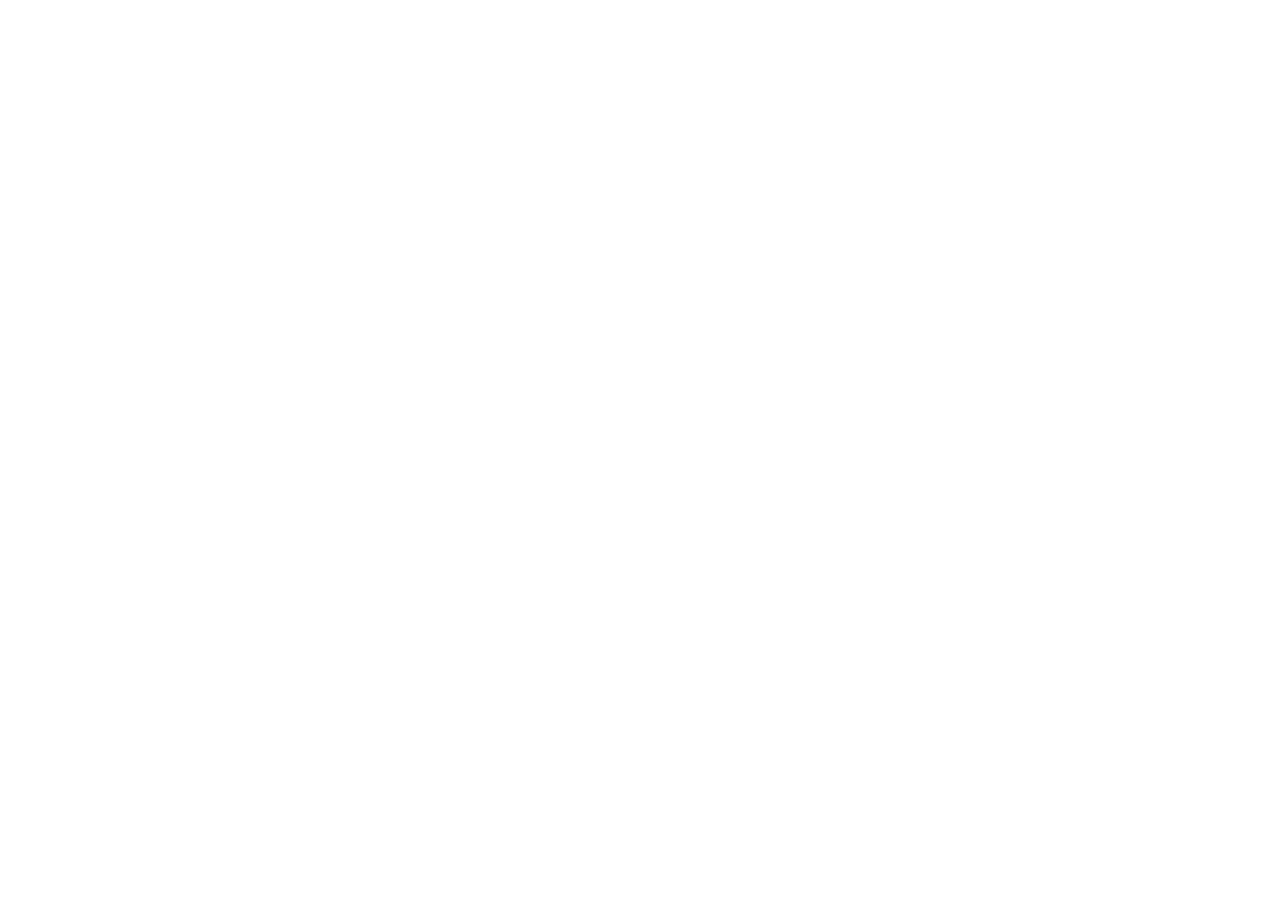
==== index.html @ 427d995d "Add files via upload" ====
<!doctype html>
<html lang="nl">
	
<head>
	<meta charset="UTF-8">
	<meta name="author" content="jouw naam">
	<meta name="viewport" content="width=device-width, initial-scale=1">
	
	<title>Naam van je site en/of pagina</title>
	
	<link href="styles/style.css" rel="stylesheet">
</head>

<body>

	<script src="scripts/script.js"></script>
</body>
	
</html>
---- styles/style.css ----
/* CSS Document */
*, *::after, *::before {
  box-sizing:border-box;  
}
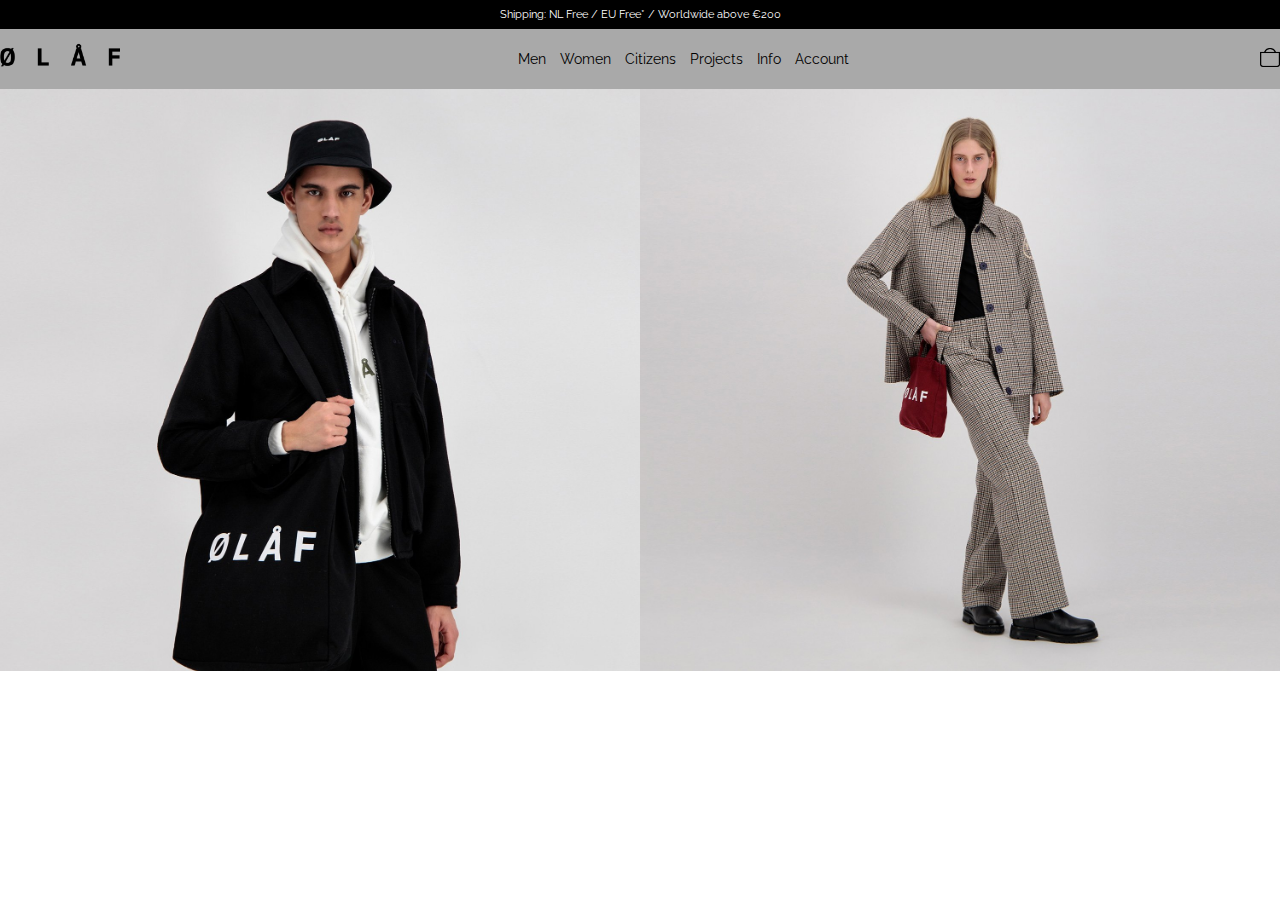
==== commit e473275f: "Add files via upload" ====
--- a/index.html
+++ b/index.html
@@ -1,17 +1,73 @@
 <!doctype html>
-<html lang="nl">
+<html lang="en">
 	
 <head>
 	<meta charset="UTF-8">
-	<meta name="author" content="jouw naam">
+	<meta name="author" content="Dave van den Broek">
 	<meta name="viewport" content="width=device-width, initial-scale=1">
-	
-	<title>Naam van je site en/of pagina</title>
+	<link href="https://fonts.googleapis.com/css2?family=Raleway&display=swap" rel="stylesheet">	
+	<title>OLAF (by Dave)</title>
 	
 	<link href="styles/style.css" rel="stylesheet">
 </head>
 
 <body>
+	<header>
+		<section>
+			<p>Shipping: NL Free / EU Free* / Worldwide above &euro;200</p>
+		</section>
+
+		<nav>
+			<a href="index.html"><img src="images/contents/Logo.png" alt="navigate to homepage"></a>
+			<ul>
+				<li>
+					<a href="error.html">Men</a>
+				</li>
+				<li>
+					<a href="error.html">Women</a>
+				</li>
+				<li>
+					<a href="error.html">Citizens</a>
+				</li>
+				<li>
+					<a href="error.html">Projects</a>
+				</li>
+
+				<li><a href="error.html">Info</a></li>
+				<li><a href="error.html">Account</a></li>
+
+			</ul>
+			<!-- DIT KAN/MOET NOG MISSCHIEN IN VERSCHILLENDE UL's MET CLASSES -->
+
+
+			<!-- <ul>
+				<li><a href="error.html">Info</a></li>
+				<li><a href="error.html">Cart</a></li>
+			</ul> -->
+
+			<button><a href="error.html"><img src="images/contents/icon_cart.png" alt="Shopping Cart"></a></button>
+			<button><img src="images/contents/icon_menu.png" alt="Menu"></button>
+		</nav>
+	</header>
+
+
+	<main>
+		<section>
+			<a href="error.html"><img src="images/contents/Banner_Men.jpg" alt="Men's clothing collection"></a>
+			<a href="error.html"><img src="images/contents/Banner_Women.jpg" alt="Women's clothing collection"></a>
+		</section>
+
+		<section></section>
+
+		<section></section>
+
+		<section></section>
+	</main>
+
+
+	<footer>
+
+	</footer>
 
 	<script src="scripts/script.js"></script>
 </body>
--- a/styles/style.css
+++ b/styles/style.css
@@ -1,5 +1,178 @@
 /* CSS Document */
 *, *::after, *::before {
   box-sizing:border-box;  
+  margin: 0;
+  padding: 0;
 }
 
+/****************************>>> HEADER <<<******************************/
+
+header section:first-of-type {
+  font-family: 'Raleway', sans-serif;
+  font-size: 11px;
+  color: white;
+  display: flex;
+  justify-content: center;
+  background-color: black;
+  padding: 8px;
+}
+
+nav {
+  display: flex;
+  justify-content: space-between;
+  /* flex-direction: row-reverse; */
+  background-color: darkgray;
+  align-items: center;
+  height: 60px;
+}
+
+nav ul {
+  display: flex;
+  /* justify-content: space-evenly; */
+  /* width: 50%; */
+  list-style: none;
+}
+
+nav ul a {
+  color: black;
+  text-decoration: none;
+  font-family: 'Raleway', sans-serif;
+  font-size: 14px;
+  padding-right: 14px;
+}
+
+nav a:first-of-type img {
+  max-width: 120px;
+  /* padding: 0 10px 0 10px; */
+  
+}
+
+nav button {
+  background: transparent;
+  border: none;
+  outline: none;
+}
+nav button:focus {
+  /* background-color: blue; DIT MOET IK NOG FIXEN kan ook voor lin kjes */
+}
+
+nav button a img {
+  width: 20px;
+  height: 19px;
+}
+nav button img {
+  width: 20px;
+  height: 19px;
+}
+
+nav button:last-of-type {
+  order: -1;
+  display: none;
+}
+
+
+
+
+
+/****** VOOR DE 2 VERSCHILLENDE UL's *******/
+
+/* nav ul:first-of-type {
+  order: 1;
+}
+nav ul:last-of-type {
+  order: 3;
+}
+nav a:first-of-type {
+  order: 2;
+}
+nav button:first-of-type {
+  order: 4;
+}
+nav button:last-of-type {
+  display: none;
+  order: -1;
+} */
+
+
+@media screen and (max-width: 798px) {
+  body {
+    overflow-x: hidden;
+  }
+  nav ul {
+    position: absolute;
+    left: 0px;
+    top: 89px;
+    height: calc(100vh - 89px);
+    background-color: black;
+    display: flex;
+    flex-direction: column;
+    padding-top: 20px;
+    width: 65%;
+    transform: translateX(-70vw);
+    transition: 0.3s ease-out;
+  }
+
+
+
+  nav ul li a {
+    color: white;
+    opacity: 0%;
+    transition: 3s; /***>>>>>> WERKT NOG NIET <<<<***/
+  }
+  
+  nav button:last-of-type {
+    display: block;
+  }
+  
+}
+
+
+
+
+nav ul.zichtbaar {
+  transform: translateX(0);
+
+}
+nav ul li a {
+  opacity: 100%;
+}
+
+
+
+
+
+
+
+
+
+
+
+
+
+/****************************>>> HEADER END <<<******************************/
+
+/* main section:first-of-type {
+  background-image: url("//images/contents/Banner_Men.jpg");
+  width: 50%;
+} */
+
+/* background-image: url("//images/contents/Banner_Women.jpg"); */
+
+
+
+
+
+/****************************>>> MAIN <<<******************************/
+
+main section:first-of-type img{
+  width: 100%;
+  display: block;
+}
+main section:first-of-type {
+  display: flex;
+}
+
+
+
+
+/****************************>>> MAIN END <<<******************************/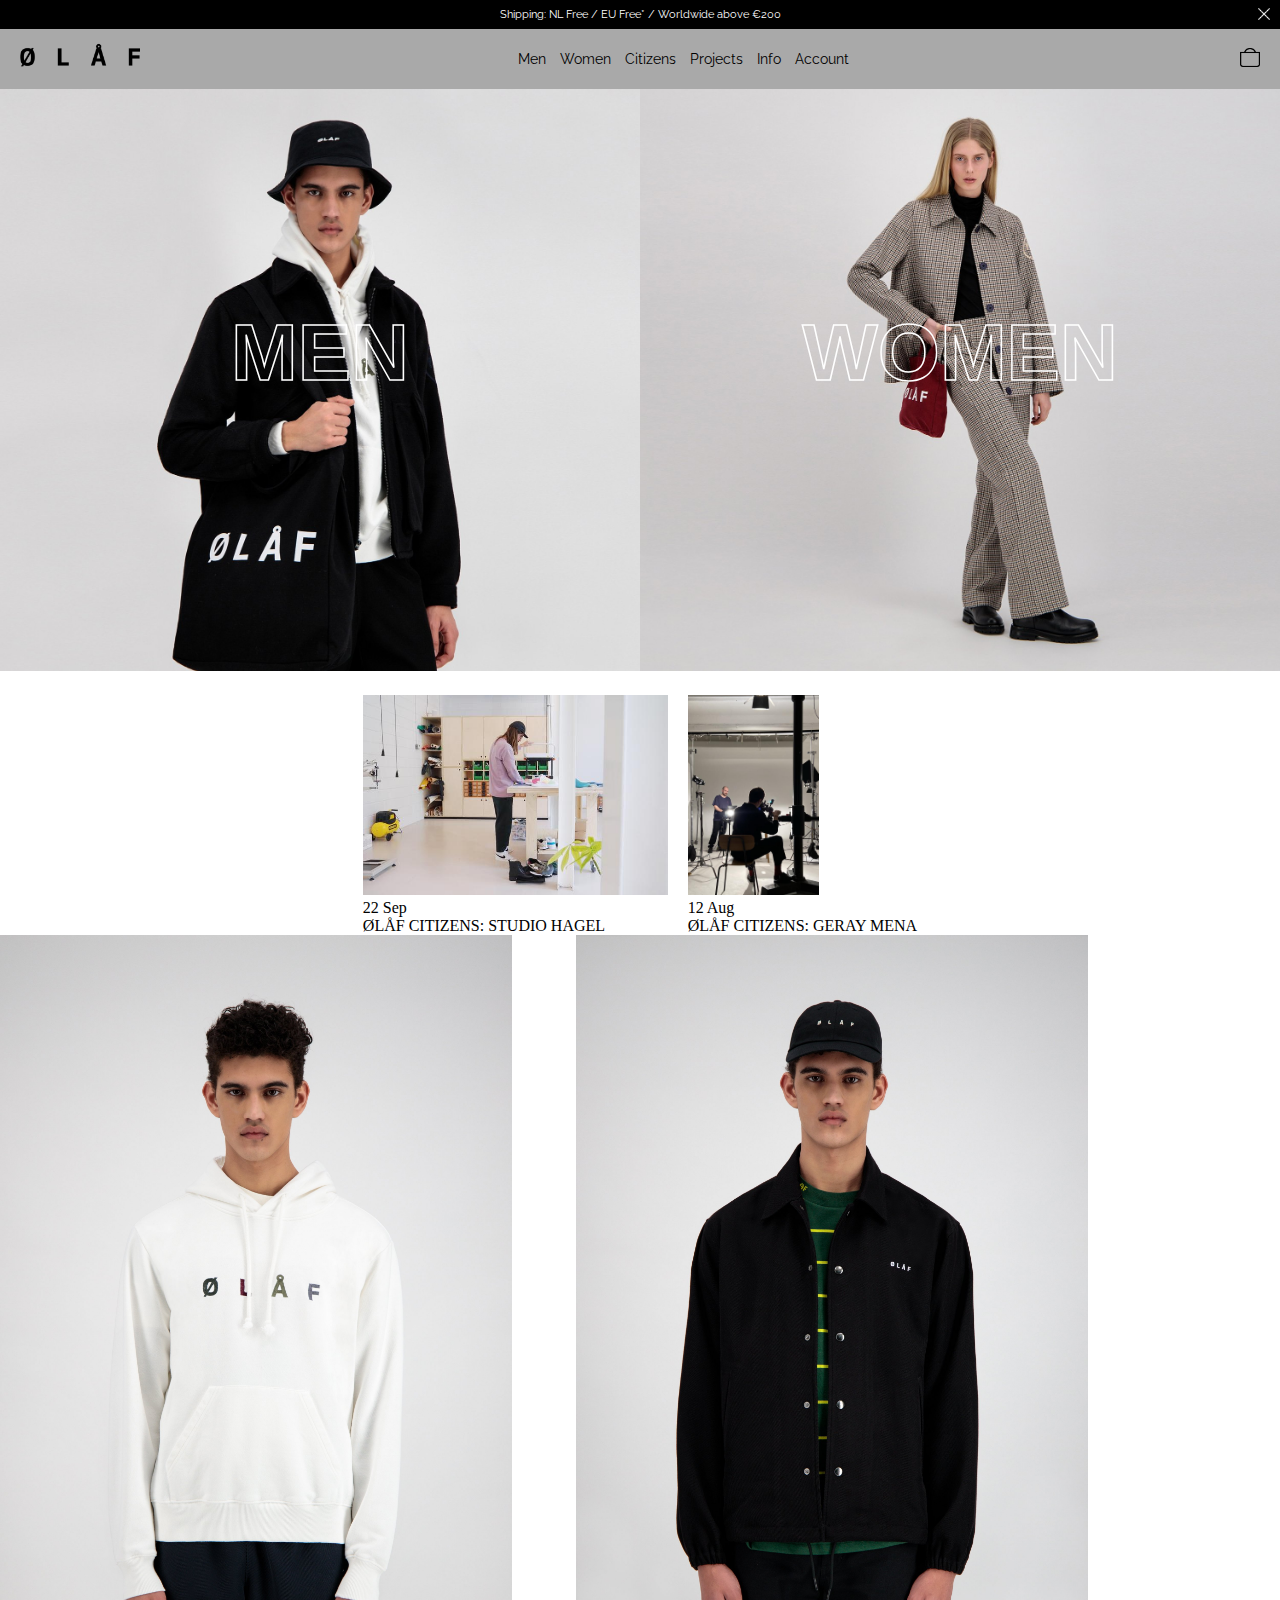
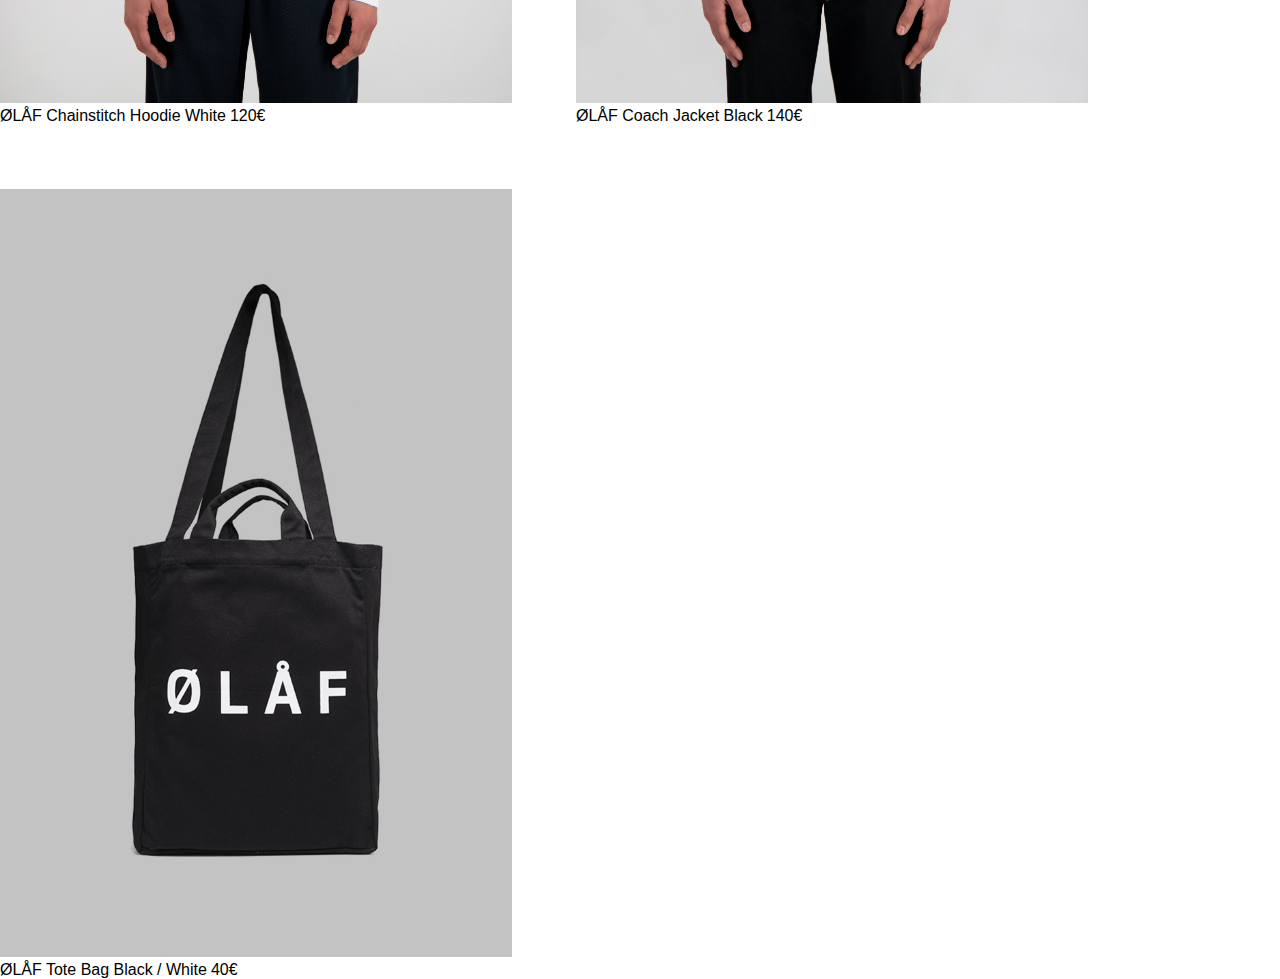
==== commit 12c33f71: "Add files via upload" ====
--- a/index.html
+++ b/index.html
@@ -15,6 +15,7 @@
 	<header>
 		<section>
 			<p>Shipping: NL Free / EU Free* / Worldwide above &euro;200</p>
+			<button><img src="images/contents/icon_close.png" alt="hide shipping information"></button>
 		</section>
 
 		<nav>
@@ -52,16 +53,51 @@
 
 
 	<main>
-		<section>
-			<a href="error.html"><img src="images/contents/Banner_Men.jpg" alt="Men's clothing collection"></a>
-			<a href="error.html"><img src="images/contents/Banner_Women.jpg" alt="Women's clothing collection"></a>
+		<nav>
+			<section>
+				<a href="error.html"><img src="images/contents/Banner_Men.jpg" alt="Men's clothing collection"></a>
+				<a href="error.html"><h1>Men</h1></a>
+			</section>
+			<section>
+				<a href="error.html"><img src="images/contents/Banner_Women.jpg" alt="Women's clothing collection"></a>
+				<a href="error.html"><h1>Women</h1></a>
+			</section>
+		</nav>
+
+		<section class="citizens">
+			<div><a href="citizens.html"><img src="images/contents/olaf_citizens1.jpg" alt="OLAF Citizens: Studio Hagel"></a>
+				<p>22 Sep</p>
+				<p>ØLÅF CITIZENS: STUDIO HAGEL</p>
+			</div>
+			<div>
+				<a href="citizens.html"><img src="images/contents/olaf_citizens2.jpg" alt="OLAF Citizens: Geray Mena"></a>
+				<p>12 Aug</p>
+				<p>ØLÅF CITIZENS: GERAY MENA</p>
+			</div>
 		</section>
 
-		<section></section>
 
-		<section></section>
-
-		<section></section>
+		
+	
+	<div class="grid">
+		<section class=items>
+			<a href="item1.html"><img src="images/contents/item1.1.jpg" alt="Chainstitch Hoodie"></a>
+			<a href="item1.html">ØLÅF Chainstitch Hoodie White</a>
+			<a href="item1.html">120&euro;</a>
+		</section>
+		<section class=items>
+			<a href="item2.html"><img src="images/contents/item2.1.jpg" alt="Coach Jacket"></a>
+			<a href="item2.html">ØLÅF Coach Jacket Black</a>
+			<a href="item2.html">140&euro;</a>
+		</section>
+		<section class=items>
+			<a href="item3.html"><img src="images/contents/item3.1.jpg" alt="Tote Bag"></a>
+			<a href="item3.html">ØLÅF Tote Bag Black / White</a>
+			<a href="item3.html">40&euro;</a>
+		</section>
+	</div>
+		
+		
 	</main>
 
 
--- a/styles/style.css
+++ b/styles/style.css
@@ -5,7 +5,15 @@
   padding: 0;
 }
 
+
+
 /****************************>>> HEADER <<<******************************/
+
+header {
+  position: sticky;
+  top: 0;
+  z-index: 100; /* zodat de header boven aan ligt */
+}
 
 header section:first-of-type {
   font-family: 'Raleway', sans-serif;
@@ -15,25 +23,47 @@
   justify-content: center;
   background-color: black;
   padding: 8px;
-}
-
-nav {
+  /* display: relative; */
+}
+
+header section:first-of-type button img {
+  height: 12px;
+  width: auto;
+  /* display: absolute; */
+  /* right: 0px; */
+  /* display: none; */
+}
+header section:first-of-type button {
+  background: transparent;
+  border: none;
+  outline: none;
+  justify-content: end;
+  position: fixed;
+  right: 10px;
+}
+
+header section:first-of-type.ontzichtbaar {
+  display: none;
+}
+
+header nav {
   display: flex;
   justify-content: space-between;
   /* flex-direction: row-reverse; */
   background-color: darkgray;
   align-items: center;
   height: 60px;
-}
-
-nav ul {
+  padding: 0 20px 0 20px;
+}
+
+header nav ul {
   display: flex;
   /* justify-content: space-evenly; */
   /* width: 50%; */
   list-style: none;
 }
 
-nav ul a {
+header nav ul a {
   color: black;
   text-decoration: none;
   font-family: 'Raleway', sans-serif;
@@ -41,26 +71,26 @@
   padding-right: 14px;
 }
 
-nav a:first-of-type img {
+header nav a:first-of-type img {
   max-width: 120px;
   /* padding: 0 10px 0 10px; */
   
 }
 
-nav button {
+header nav button {
   background: transparent;
   border: none;
   outline: none;
 }
-nav button:focus {
+header nav button:focus {
   /* background-color: blue; DIT MOET IK NOG FIXEN kan ook voor lin kjes */
 }
 
-nav button a img {
+header nav button a img {
   width: 20px;
   height: 19px;
 }
-nav button img {
+header nav button img {
   width: 20px;
   height: 19px;
 }
@@ -164,14 +194,139 @@
 
 /****************************>>> MAIN <<<******************************/
 
-main section:first-of-type img{
+
+main {
+  overflow-x: hidden;
+}
+
+main nav img{
   width: 100%;
-  display: block;
-}
-main section:first-of-type {
-  display: flex;
-}
-
+}
+main nav {
+  display: flex;
+  position: relative;
+  
+}
+main nav section {
+  max-width: 50vw;
+  position: relative;
+}
+
+
+main nav section:first-of-type h1{
+  position: absolute;
+  top: 45%;
+  left: 50%;
+  transform:translate(-50%,-50%);
+
+  text-decoration: none;
+  -webkit-text-stroke: 1.5px white;
+  -webkit-text-fill-color: transparent;
+  font-size: 3.5em;
+  text-transform:uppercase;
+  font-family: sans-serif;
+}
+main nav section:last-of-type h1{
+  position: absolute;
+  top: 45%;
+  left: 50%;
+  transform:translate(-50%,-50%) scaleX(.7);
+/* 
+kijk ik hiernaar @media 
+intersection observer JAVA gedoe, als snapt ez 
+https://developer.mozilla.org/en-US/docs/Web/API/Intersection_Observer_API 
+*/
+
+
+  text-decoration: none;
+  -webkit-text-stroke: 1.5px white;
+  -webkit-text-fill-color: transparent;
+  font-size: 3.5em;
+  text-transform:uppercase;
+  font-family: sans-serif;
+}
+main nav section:last-of-type h1:hover {
+  -webkit-text-fill-color: white;
+}
+main nav section:first-of-type h1:hover {
+  -webkit-text-fill-color: white;
+}
+main nav section:first-of-type section:last-of-type a:focus {
+  -webkit-text-stroke: 1.5px red;
+} /* WERKT NOG NIET ###>>> deze 2 in javascript maken omdat ik event listener op a nodig heb */
+
+@media screen and (min-width: 798px) {
+  main nav section:last-of-type h1 {
+    transform: translate(-50%,-50%) scaleX(1);
+    font-size: 5em;
+  }
+  main nav section:first-of-type h1 {
+    font-size: 5em;
+  }
+}
+
+
+.citizens {
+  display: flex;
+  flex-direction: row;
+  justify-content: center;
+}
+.citizens div{ 
+  max-width: 45vw;
+  margin: 20px 10px 0 10px;
+  flex-direction: column;
+/*   
+  object-fit: cover;
+  width: 300px;
+  height: 330px; */
+}
+
+
+
+.citizens div p {
+  max-width: 42vw;
+}
+
+.citizens div:first-of-type img {
+  width: max-content;
+  max-width: 40vw;
+  height: 200px;
+}
+.citizens div:last-of-type img {
+  width: max-content;
+  max-width: 40vw;
+  height: 200px;
+  
+}
+
+
+
+
+
+
+
+
+/***** GRID *****/
+
+.grid {
+  display: grid;
+  grid-template-columns: 40vw 40vw;
+  /* grid-auto-columns: minmax(40vw, 45vw); */
+  grid-auto-rows: minmax(100px, auto);
+  grid-gap: 5vw;
+}
+
+.items a {
+  text-decoration: none;
+  color: black;
+  font-family: 'Lucida Sans', 'Lucida Sans Regular', 'Lucida Grande', 'Lucida Sans Unicode', Geneva, Verdana, sans-serif;
+}
+
+.items img {
+  max-width: 100%;
+  height: auto;
+
+}
 
 
 
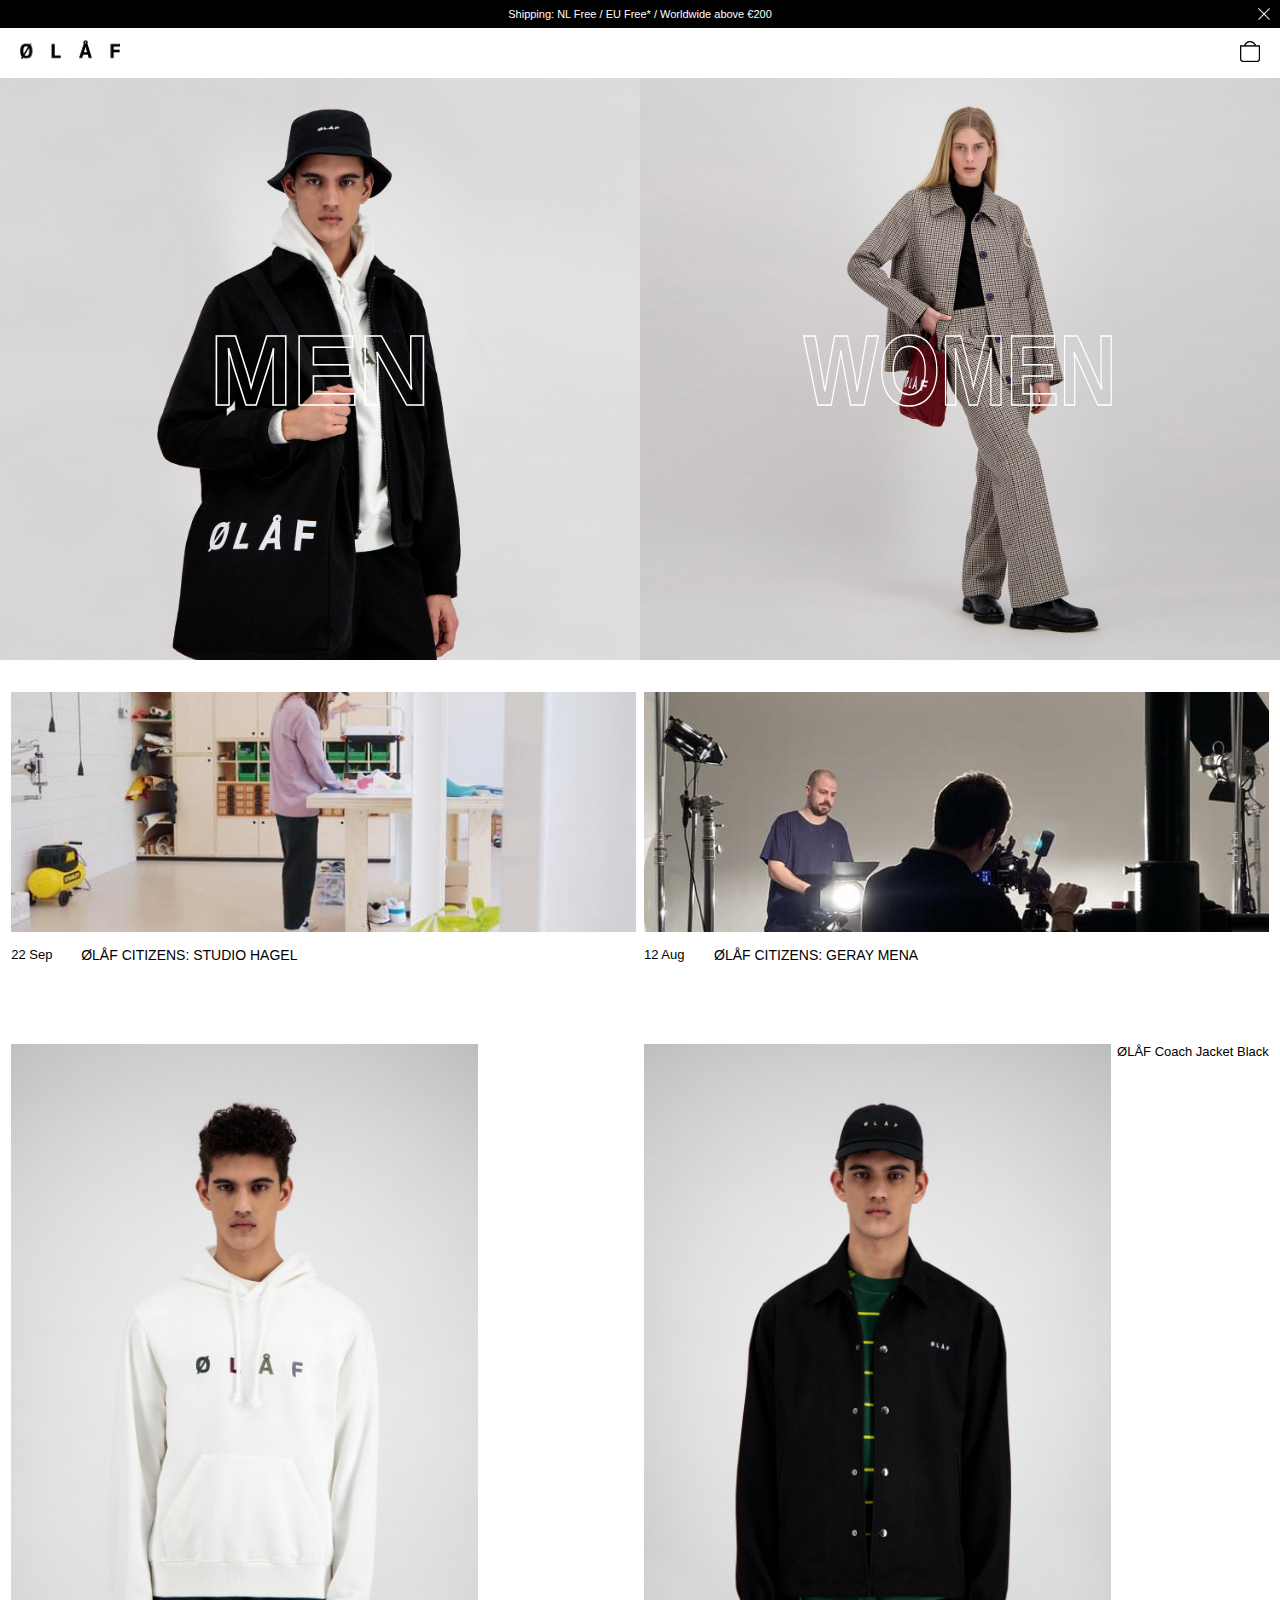
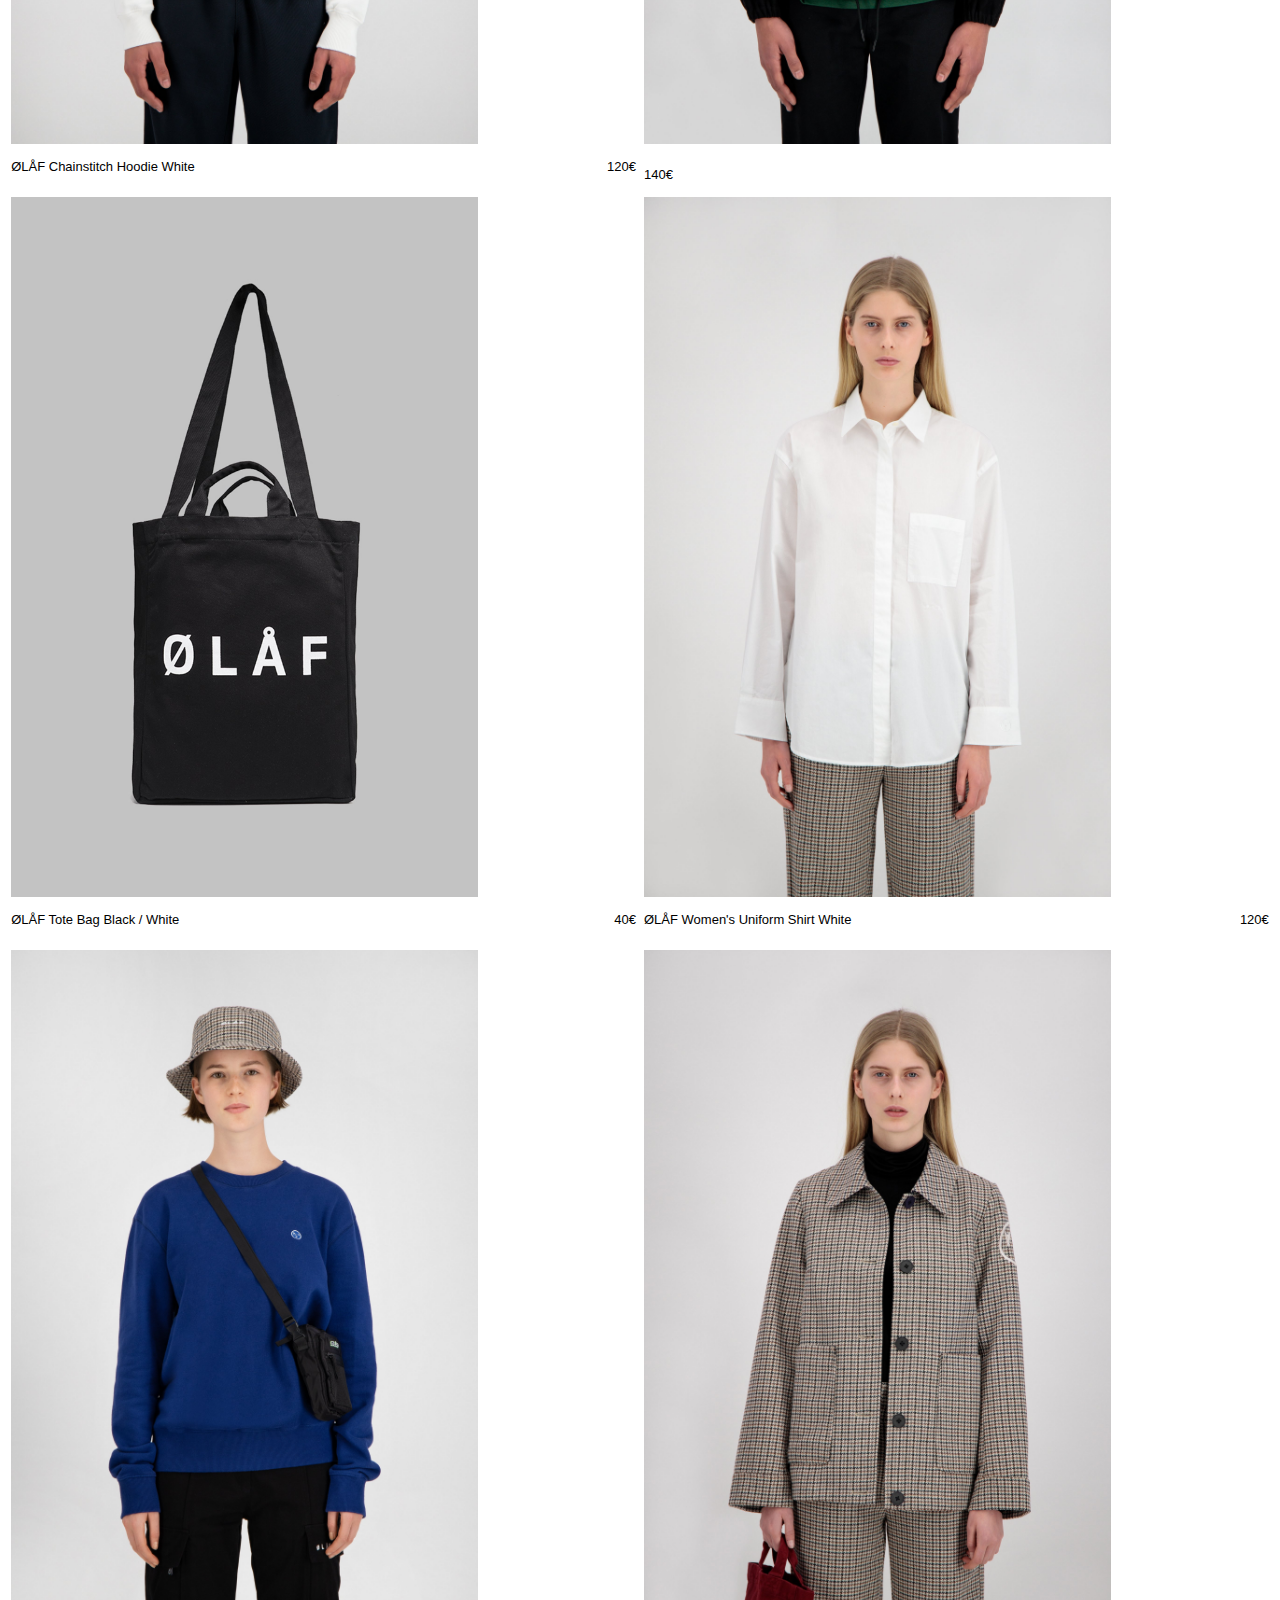
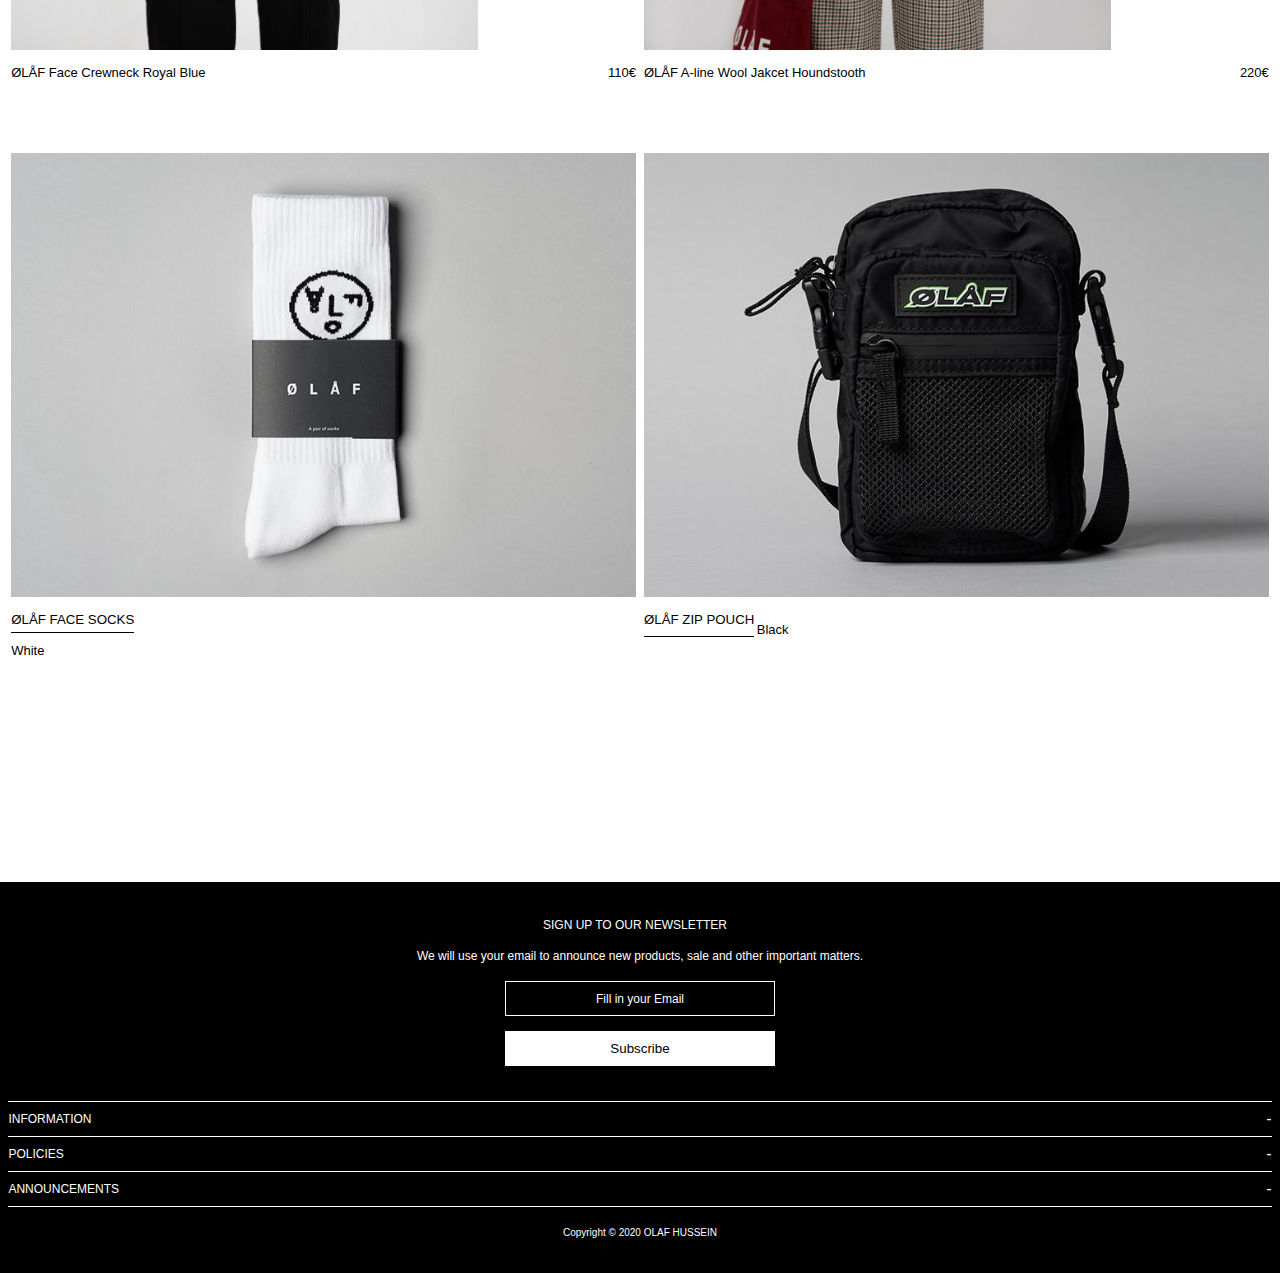
==== commit 245f9834: "Add files via upload" ====
--- a/index.html
+++ b/index.html
@@ -6,7 +6,7 @@
 	<meta name="author" content="Dave van den Broek">
 	<meta name="viewport" content="width=device-width, initial-scale=1">
 	<link href="https://fonts.googleapis.com/css2?family=Raleway&display=swap" rel="stylesheet">	
-	<title>OLAF (by Dave)</title>
+	<title>ØLÅF (by Dave)</title>
 	
 	<link href="styles/style.css" rel="stylesheet">
 </head>
@@ -38,71 +38,134 @@
 				<li><a href="error.html">Account</a></li>
 
 			</ul>
-			<!-- DIT KAN/MOET NOG MISSCHIEN IN VERSCHILLENDE UL's MET CLASSES -->
-
-
-			<!-- <ul>
-				<li><a href="error.html">Info</a></li>
-				<li><a href="error.html">Cart</a></li>
-			</ul> -->
 
 			<button><a href="error.html"><img src="images/contents/icon_cart.png" alt="Shopping Cart"></a></button>
-			<button><img src="images/contents/icon_menu.png" alt="Menu"></button>
+			<button><img src="images/contents/icon_menu.png" alt="Menu"></button> <!-- link moet zijn -->
 		</nav>
 	</header>
 
 
 	<main>
 		<nav>
-			<section>
-				<a href="error.html"><img src="images/contents/Banner_Men.jpg" alt="Men's clothing collection"></a>
-				<a href="error.html"><h1>Men</h1></a>
-			</section>
-			<section>
-				<a href="error.html"><img src="images/contents/Banner_Women.jpg" alt="Women's clothing collection"></a>
-				<a href="error.html"><h1>Women</h1></a>
-			</section>
+			<a href="error.html">
+				<h2>Men</h2>
+				<img src="images/contents/Banner_Men.jpg" alt="Men's clothing collection">
+			</a>
+			<a href="error.html">
+				<h2>Women</h2>
+				<img src="images/contents/Banner_Women.jpg" alt="Women's clothing collection">
+			</a>
 		</nav>
 
-		<section class="citizens">
-			<div><a href="citizens.html"><img src="images/contents/olaf_citizens1.jpg" alt="OLAF Citizens: Studio Hagel"></a>
+		
+		<section class="spotlightProducts">
+
+			<a href="citizens.html">
+				<img src="images/contents/olaf_citizens1.jpg" alt="OLAF Citizens: Studio Hagel">	
 				<p>22 Sep</p>
-				<p>ØLÅF CITIZENS: STUDIO HAGEL</p>
-			</div>
-			<div>
-				<a href="citizens.html"><img src="images/contents/olaf_citizens2.jpg" alt="OLAF Citizens: Geray Mena"></a>
+				<h3>ØLÅF CITIZENS: Studio Hagel</h3>
+			</a>
+			<a href="citizens.html">
+				<img src="images/contents/olaf_citizens2.jpg" alt="OLAF Citizens: Geray Mena">
 				<p>12 Aug</p>
-				<p>ØLÅF CITIZENS: GERAY MENA</p>
-			</div>
-		</section>
+				<h3>ØLÅF CITIZENS: Geray Mena</h3>
+			</a>
 
+			<a href="error.html">
+				<h2>ØLÅF Chainstitch Hoodie White</h2>
+				<img src="images/contents/item1.1.jpg" alt="Chainstitch Hoodie">
+				<p>120&euro;</p>
+			</a>
+			<a href="error.html">
+				<h2>ØLÅF Coach Jacket Black</h2>
+				<img src="images/contents/item2.1.jpg" alt="Coach Jacket">
+				<p>140&euro;</p>
+			</a>
+			<a  href="error.html">
+				<h2>ØLÅF Tote Bag Black / White</h2>
+				<img src="images/contents/item3.1.jpg" alt="Tote Bag">
+				<p>40&euro;</p>
+			</a>
+			<a  href="error.html">
+				<h2>ØLÅF Women's Uniform Shirt White</h2>
+				<img src="images/contents/item4.1.jpg" alt="Uniform Shirt">
+				<p>120&euro;</p>
+			</a>
+			<a  href="error.html">
+				<h2>ØLÅF Face Crewneck Royal Blue</h2>
+				<img src="images/contents/item5.1.jpg" alt="Crewneck">
+				<p>110&euro;</p>
+			</a>
+			<a  href="error.html">
+				<h2>ØLÅF A-line Wool Jakcet Houndstooth</h2>
+				<img src="images/contents/item6.1.jpg" alt="Wool Jakcet Houndstooth">
+				<p>220&euro;</p>
+			</a>
 
-		
-	
-	<div class="grid">
-		<section class=items>
-			<a href="item1.html"><img src="images/contents/item1.1.jpg" alt="Chainstitch Hoodie"></a>
-			<a href="item1.html">ØLÅF Chainstitch Hoodie White</a>
-			<a href="item1.html">120&euro;</a>
-		</section>
-		<section class=items>
-			<a href="item2.html"><img src="images/contents/item2.1.jpg" alt="Coach Jacket"></a>
-			<a href="item2.html">ØLÅF Coach Jacket Black</a>
-			<a href="item2.html">140&euro;</a>
-		</section>
-		<section class=items>
-			<a href="item3.html"><img src="images/contents/item3.1.jpg" alt="Tote Bag"></a>
-			<a href="item3.html">ØLÅF Tote Bag Black / White</a>
-			<a href="item3.html">40&euro;</a>
-		</section>
-	</div>
+			<a href="error.html">
+				<h5>ØLÅF Face Socks</h5>
+				<img src="images/contents/item_bottom.1.jpg" alt="White Socks">
+				<p>White</p>
+			</a>
+			<a href="error.html">
+				<h5>ØLÅF Zip Pouch</h5>
+				<img src="images/contents/item_bottom.2.jpg" alt="White Socks">
+				<p>Black</p>
+			</a>
+
+		</section> 
 		
 		
 	</main>
 
 
 	<footer>
+		<section>
+			<h4>Sign up to our newsletter</h4>
+			<p>We will use your email to announce new products, sale and other important matters.</p>
+			
+			<input type="emailadress" name="email" placeholder="Fill in your Email" required>
+			<button type="submit">Subscribe</button>
 
+		</section>
+
+
+		<section>
+			
+			<section>
+				<h2>Information</h2>
+				<p>-</p>
+				<ul>
+					<li><a href="error.html">FAQ</a></li>
+					<li><a href="error.html">Contact Information</a></li>
+					<li><a href="error.html">Shipping & Returns</a></li>
+					<li><a href="error.html">Payment Methods</a></li>
+					<li><a href="error.html">Careers</a></li>
+				</ul>
+			</section>
+			
+			<section>
+				<h2>Policies</h2>
+				<p>-</p>
+				<ul>
+					<li><a href="error.html">Terms &amp; Conditions</a></li>
+					<li><a href="error.html">Privacy Policy</a></li>
+					<li><a href="error.html">Cookie Policy</a></li>
+				</ul>
+			</section>
+
+			<section>
+				<h2>Announcements</h2>
+				<p>-</p>
+				<ul>
+					<li><a href="error.html">Instagram</a></li>
+					<li><a href="error.html">Facebook</a></li>
+					<li><a href="error.html">Spotify</a></li>
+				</ul>
+			</section>
+		</section>
+
+		<p>Copyright &copy; 2020 OLAF HUSSEIN</p>
 	</footer>
 
 	<script src="scripts/script.js"></script>
--- a/styles/style.css
+++ b/styles/style.css
@@ -1,8 +1,21 @@
 /* CSS Document */
+/********** IMPORT ***********/
+@font-face {
+	font-family: 'fakt';
+	src: url(typeface/FaktPro-Blond.ttf);
+}
+@font-face {
+	font-family: 'faktMedium';
+	src: url(typeface/FaktPro-Regluar.ttf);
+}
+
+/*********** PRE-SETS ***********/
 *, *::after, *::before {
   box-sizing:border-box;  
   margin: 0;
   padding: 0;
+  font-family: 'fakt', sans-serif;
+  font-weight: 145;
 }
 
 
@@ -16,7 +29,6 @@
 }
 
 header section:first-of-type {
-  font-family: 'Raleway', sans-serif;
   font-size: 11px;
   color: white;
   display: flex;
@@ -42,37 +54,54 @@
   right: 10px;
 }
 
-header section:first-of-type.ontzichtbaar {
+header > section:first-of-type.ontzichtbaar {
   display: none;
 }
+
 
 header nav {
   display: flex;
   justify-content: space-between;
   /* flex-direction: row-reverse; */
-  background-color: darkgray;
+  background-color: white;
   align-items: center;
-  height: 60px;
+  height: 50px;
   padding: 0 20px 0 20px;
 }
 
 header nav ul {
-  display: flex;
-  /* justify-content: space-evenly; */
-  /* width: 50%; */
+  position: absolute;
+  left: 0px;
+  top: 79px;
+  height: calc(100vh - 79px);
+  background-color: black;
+  display: flex;
+  flex-direction: column;
+  padding-top: 20px;
+  width: 75%;
   list-style: none;
+  transform: translateX(-75vw);
+  transition: 0.3s ease-out;
+  padding: 35px 15px 35px 5px;
+}
+
+header nav ul li {
+  margin-bottom: 16px;
+}
+header nav ul li a:hover {
+  color: rgb(145, 145, 145);
 }
 
 header nav ul a {
   color: black;
   text-decoration: none;
-  font-family: 'Raleway', sans-serif;
   font-size: 14px;
-  padding-right: 14px;
+  padding: 14px;
 }
 
 header nav a:first-of-type img {
-  max-width: 120px;
+  height: auto;
+  max-width: 100px;
   /* padding: 0 10px 0 10px; */
   
 }
@@ -82,9 +111,7 @@
   border: none;
   outline: none;
 }
-header nav button:focus {
-  /* background-color: blue; DIT MOET IK NOG FIXEN kan ook voor lin kjes */
-}
+
 
 header nav button a img {
   width: 20px;
@@ -96,11 +123,15 @@
 }
 
 nav button:last-of-type {
+  display: block;
   order: -1;
-  display: none;
-}
-
-
+}
+
+nav ul li a {
+  color: white;
+  opacity: 0%;
+  transition: .3s;
+}
 
 
 
@@ -123,49 +154,51 @@
   order: -1;
 } */
 
-
+/* 
 @media screen and (max-width: 798px) {
   body {
     overflow-x: hidden;
   }
-  nav ul {
-    position: absolute;
-    left: 0px;
-    top: 89px;
-    height: calc(100vh - 89px);
-    background-color: black;
-    display: flex;
-    flex-direction: column;
-    padding-top: 20px;
-    width: 65%;
-    transform: translateX(-70vw);
-    transition: 0.3s ease-out;
-  }
 
 
 
   nav ul li a {
     color: white;
     opacity: 0%;
-    transition: 3s; /***>>>>>> WERKT NOG NIET <<<<***/
-  }
-  
-  nav button:last-of-type {
-    display: block;
-  }
-  
-}
+    transition: 3s; /***>>>>>> WERKT NOG NIET <<<<*/
 
 
 
 
 nav ul.zichtbaar {
   transform: translateX(0);
-
 }
 nav ul li a {
   opacity: 100%;
 }
+
+
+
+
+
+
+
+
+
+@media screen and (min-width: 798px) {
+
+  nav button:last-of-type {
+    display: none;
+  }
+
+
+
+} 
+
+
+
+
+
 
 
 
@@ -199,94 +232,88 @@
   overflow-x: hidden;
 }
 
+main nav {
+  display: flex;
+  position: relative; 
+}
+
+main nav a {
+  width: 50%;
+  position: relative;
+  outline: none;
+}
+
 main nav img{
   width: 100%;
 }
-main nav {
-  display: flex;
-  position: relative;
-  
-}
-main nav section {
-  max-width: 50vw;
-  position: relative;
-}
-
-
-main nav section:first-of-type h1{
+
+
+main>nav>a>h2{
   position: absolute;
-  top: 45%;
-  left: 50%;
-  transform:translate(-50%,-50%);
+  top: 0;
+  left: 0;
+  bottom: 0;
+  right: 0;
+
+  display: flex;
+  justify-content: center;
+  align-items: center;
 
   text-decoration: none;
   -webkit-text-stroke: 1.5px white;
   -webkit-text-fill-color: transparent;
-  font-size: 3.5em;
+  font-size: 4.5em;
+  font-weight: 700;
   text-transform:uppercase;
-  font-family: sans-serif;
-}
-main nav section:last-of-type h1{
-  position: absolute;
-  top: 45%;
-  left: 50%;
-  transform:translate(-50%,-50%) scaleX(.7);
-/* 
-kijk ik hiernaar @media 
-intersection observer JAVA gedoe, als snapt ez 
-https://developer.mozilla.org/en-US/docs/Web/API/Intersection_Observer_API 
-*/
-
-
-  text-decoration: none;
-  -webkit-text-stroke: 1.5px white;
-  -webkit-text-fill-color: transparent;
-  font-size: 3.5em;
-  text-transform:uppercase;
-  font-family: sans-serif;
-}
-main nav section:last-of-type h1:hover {
+}
+main>nav>a:last-of-type>h2 {
+  transform: scaleX(.75);
+}
+
+main nav a h2:hover {
   -webkit-text-fill-color: white;
 }
-main nav section:first-of-type h1:hover {
-  -webkit-text-fill-color: white;
-}
-main nav section:first-of-type section:last-of-type a:focus {
-  -webkit-text-stroke: 1.5px red;
+
+main nav a:focus h2{
+  -webkit-text-stroke: 1.5px rgb(48, 75, 114);
 } /* WERKT NOG NIET ###>>> deze 2 in javascript maken omdat ik event listener op a nodig heb */
 
-@media screen and (min-width: 798px) {
-  main nav section:last-of-type h1 {
-    transform: translate(-50%,-50%) scaleX(1);
-    font-size: 5em;
+
+
+@media screen and (min-width: 640px) {
+  
+  main>nav>a:last-of-type>h2 {
+    transform: scaleX(.8);
   }
-  main nav section:first-of-type h1 {
-    font-size: 5em;
+  main>nav>a>h2{
+    font-size: 6.2em;
   }
-}
-
-
-.citizens {
-  display: flex;
-  flex-direction: row;
-  justify-content: center;
-}
-.citizens div{ 
+
+
+}
+/* .citizens div{ 
   max-width: 45vw;
   margin: 20px 10px 0 10px;
-  flex-direction: column;
+  flex-direction: row;
+  flex-wrap: wrap; */
 /*   
   object-fit: cover;
   width: 300px;
   height: 330px; */
-}
-
-
-
+
+
+
+
+
+/* 
 .citizens div p {
-  max-width: 42vw;
-}
-
+  max-width: 150px;
+  background-color: cornflowerblue;
+}
+.citizens div p:first-of-type {
+  width: 65px;
+  background-color: coral;
+}
 .citizens div:first-of-type img {
   width: max-content;
   max-width: 40vw;
@@ -295,39 +322,343 @@
 .citizens div:last-of-type img {
   width: max-content;
   max-width: 40vw;
-  height: 200px;
+  height: 240px;
   
-}
-
-
-
-
-
-
+} */
+
+
+
+
+
+main>section:first-of-type {
+  padding: .7em;
+}
 
 
 /***** GRID *****/
 
-.grid {
+.spotlightProducts {
   display: grid;
-  grid-template-columns: 40vw 40vw;
-  /* grid-auto-columns: minmax(40vw, 45vw); */
-  grid-auto-rows: minmax(100px, auto);
-  grid-gap: 5vw;
-}
-
-.items a {
+  grid-template-columns: 1fr 1fr;
+  grid-template-rows: auto 1fr 1fr 1fr 60vw;
+  grid-gap: .5em;
+  /***** MOET NOG DOEN: @MEDIA *****/
+}
+
+.spotlightProducts a {
   text-decoration: none;
   color: black;
-  font-family: 'Lucida Sans', 'Lucida Sans Regular', 'Lucida Grande', 'Lucida Sans Unicode', Geneva, Verdana, sans-serif;
-}
-
-.items img {
+  display: flex;
+  flex-direction: row;
+  flex-wrap: wrap;
+  justify-content: space-between;
+}
+
+.spotlightProducts h2 {
+  font-size: 1em;
+  font-weight: 300;
+  justify-content: flex-start;
+  max-width: calc(100% - 50px);
+  margin-bottom: 15px;
+  font-size: 13px;
+}
+.spotlightProducts p {
+  max-width: 50px;
+  /* border: dotted 2px red; */
+  justify-content: flex-end;
+  font-family: 'faktMedium', sans-serif;
+  font-size: 13px;
+}
+
+.spotlightProducts img {
   max-width: 100%;
   height: auto;
-
-}
-
-
-
-/****************************>>> MAIN END <<<******************************/+  max-height: 700px;
+  order: -1;
+  margin-bottom: 15px;
+}
+
+
+
+
+/* main>section:first-of-type>a:first-of-type{
+  display: flex;
+  flex-direction: column;
+  align-content: flex-start;
+} */
+main>section:first-of-type>a:first-of-type, main>section:first-of-type>a:nth-of-type(2) {
+  padding: 1em 0 calc(1em + 2vw) 0;
+  display: flex;
+  justify-content: flex-start;
+  margin-bottom: 27px;
+}
+
+main>section:first-of-type>a:first-of-type>img, main>section:first-of-type>a:nth-of-type(2)>img {
+  width: 100%;
+  height: 240px;
+  object-fit: cover;
+}
+
+main>section:first-of-type>a:first-of-type>p, main>section:first-of-type>a:nth-of-type(2)>p{
+  /* border: dotted 2px red; */
+  max-width: none;
+  width: 70px;
+  padding-bottom: .45em;
+}
+main>section:first-of-type>a:first-of-type>h3, main>section:first-of-type>a:nth-of-type(2)>h3{
+  /* border: dotted 2px red; */
+  max-width: 100%;
+  text-transform: uppercase;
+  font-size: 14px;
+  padding-right: 15px;
+}
+
+
+main>section>a:nth-last-of-type(2), main>section>a:last-of-type {
+    align-content: flex-start;
+    padding-top: 50px;
+}
+
+main>section>a h5 {
+  text-transform: uppercase;
+  padding-bottom: 5px;
+  border-bottom: solid 1px black;
+  /* flex-wrap: nowrap;
+  flex-direction: column; */
+}
+main>section>a:nth-last-of-type(2)>p, main>section>a:last-of-type>p{
+  min-width: 40vw;
+  padding-top: 10px;
+}
+
+main>section>a:nth-last-of-type(2) img, main>section>a:last-of-type img{
+  width: 100%;
+  height: auto;
+  object-fit: scale-down;
+}
+
+
+
+
+
+
+
+
+
+
+
+
+
+
+/****************************>>> MAIN END <<<******************************/
+
+
+
+
+
+
+
+
+
+
+
+
+/****************************>>> FOOTER <<<******************************/
+
+footer {
+  background-color: black;
+  color: white;
+  padding: .7em;
+  display: flex;
+  flex-wrap: wrap;
+  flex-direction: column;
+  font-size: 12px;
+  /* border: dotted 2px yellow; */
+  align-content: center;
+
+}
+
+footer h4 {
+  font-size: 12px;
+  font-weight: 140;
+  padding: 2px 10px 2px 0;
+  /* border: dotted 2px red; */
+  display: inline-block;
+  text-transform: uppercase;
+}
+footer>section:first-of-type>p {
+  padding: 15px 0 3px 0;
+}
+
+footer>section:first-of-type {
+  display: flex;
+  flex-direction: column;
+  align-items: center;
+  /* border: dotted 2px blue; */
+  padding: 25px 0 35px 0;
+}
+
+input {
+  width: 270px;
+  height: 35px;
+  margin: 15px 0;
+  padding: 0 10px;
+  text-align: center;
+  border-radius: 0;
+  border: 1px solid white;
+  background-color: black;
+  color: white;
+  outline: none;
+}
+input::placeholder {
+  color: white;
+  font-weight: 100;
+  font-size: 12px;
+}
+footer>section>button {
+  width: 270px;
+  height: 35px;
+  text-align: center;
+  border-radius: 0;
+  border: none;
+  background-color: white;
+  outline: none;
+}
+
+
+
+
+
+
+
+
+/****>>> Fold out menu <<<****/
+
+footer>section>section {
+  border-top: solid 1px white;
+}
+
+footer>section:last-of-type {
+  border-bottom: solid 1px white;
+  width: 100%;
+}
+
+footer>section>section h2 {
+  list-style: none;
+  padding: 10px 0 10px 0;
+  width: 95%;
+  font-size: 12px;
+  text-transform: uppercase;
+}
+footer>section>section h2:hover {
+  color: rgb(212, 212, 212);
+}
+
+footer>section>section>ul>li>a:hover {
+  color: rgb(212, 212, 212);
+}
+footer>section>section>ul>li {
+  padding-top: 10px;
+}
+footer>section>section>ul {
+  list-style: none;
+  display: none;
+}
+footer>section>section>ul.laatZien {
+  display: unset;
+}
+/* .laatZien {
+  display: visible;
+} */
+
+
+footer>section>section>ul>li:last-of-type {
+  padding-bottom: 30px;
+}
+
+footer>section>section>ul>li>a {
+  text-decoration: none;
+  color: white;
+}
+
+footer section>section>p {
+  align-self: center;
+  font-size: 16px;
+
+  /* transform-origin: rotate(12deg); */
+  color: white;
+}
+
+footer>section:last-of-type>section:first-of-type {
+  display: flex;
+  flex-flow: row wrap;
+  justify-content: space-between;
+}
+footer>section:last-of-type>section:nth-of-type(2) {
+  display: flex;
+  flex-flow: row wrap;
+  justify-content: space-between;
+}
+footer>section:last-of-type>section:last-of-type {
+  display: flex;
+  flex-flow: row wrap;
+  justify-content: space-between;
+}
+
+
+
+
+
+
+footer>p {
+  align-self: center;
+  /* border: dotted 2px rgb(73, 16, 75); */
+  font-size: 10px;
+  padding: 20px 0 27px 0;
+}
+
+
+
+
+
+
+
+
+/****>>> ERROR PAGE <<<****/
+
+.error {
+  justify-content: center;
+  text-align: center;
+  margin-bottom: 200px;
+}
+
+.error main {
+  height: calc(100vh - 470px);
+  padding: 20vw;
+}
+.error div {
+  float: right;
+  width: 300px;
+  border: 3px solid #73AD21;
+  padding: 10px;
+}
+
+
+
+
+
+
+
+
+
+
+
+
+
+
+
+
+
+
+
+
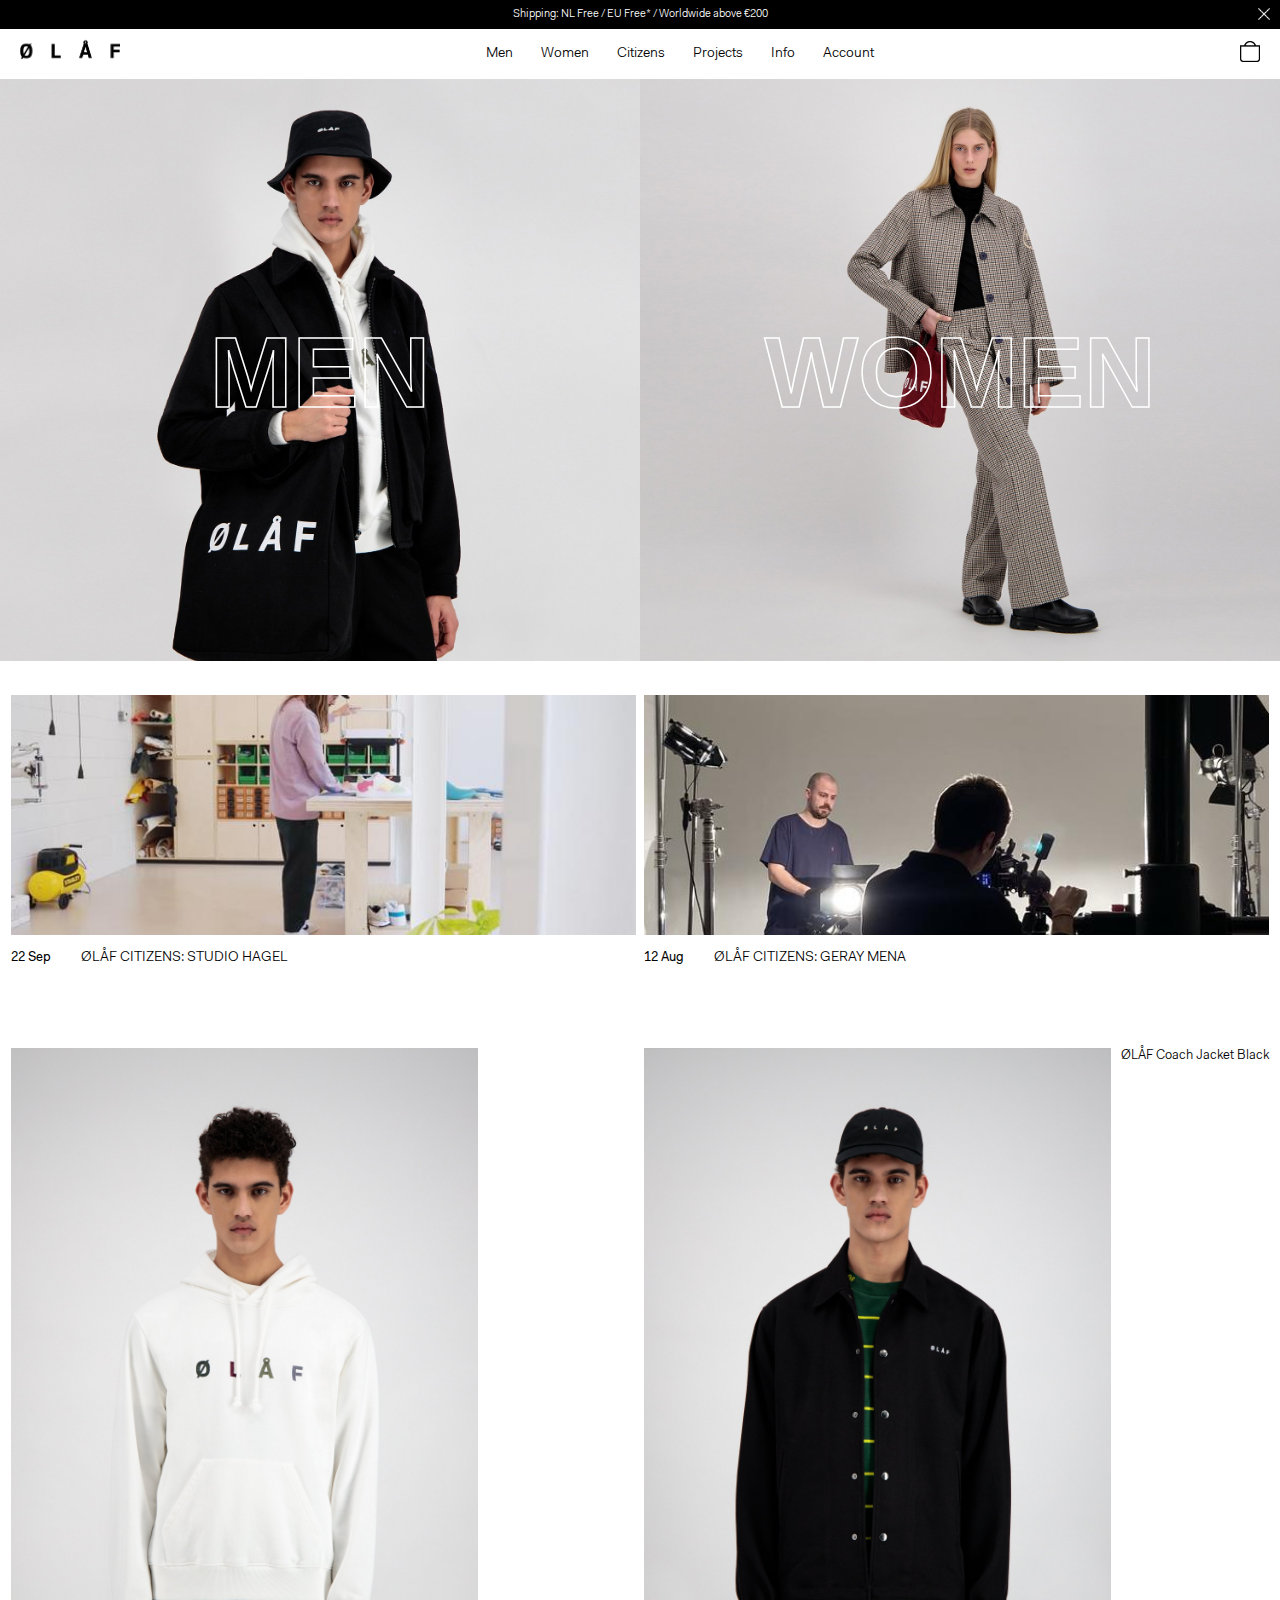
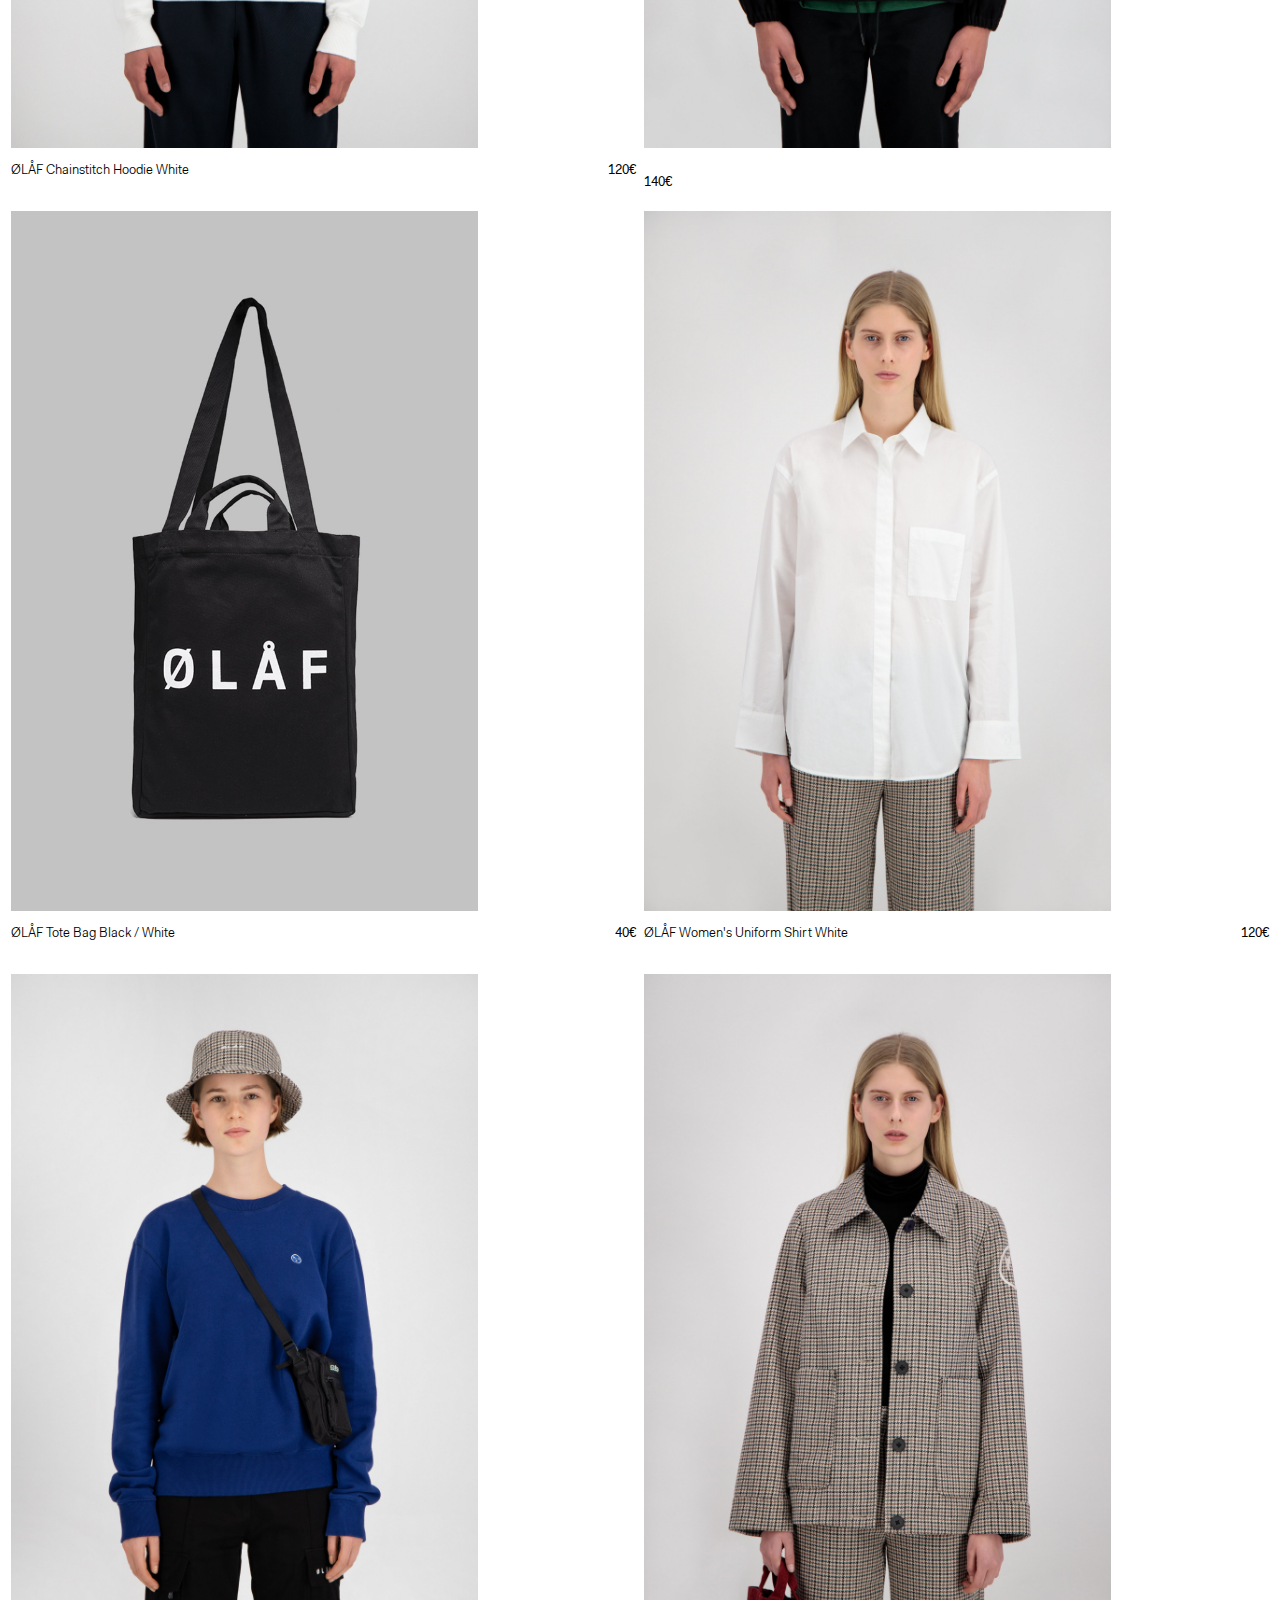
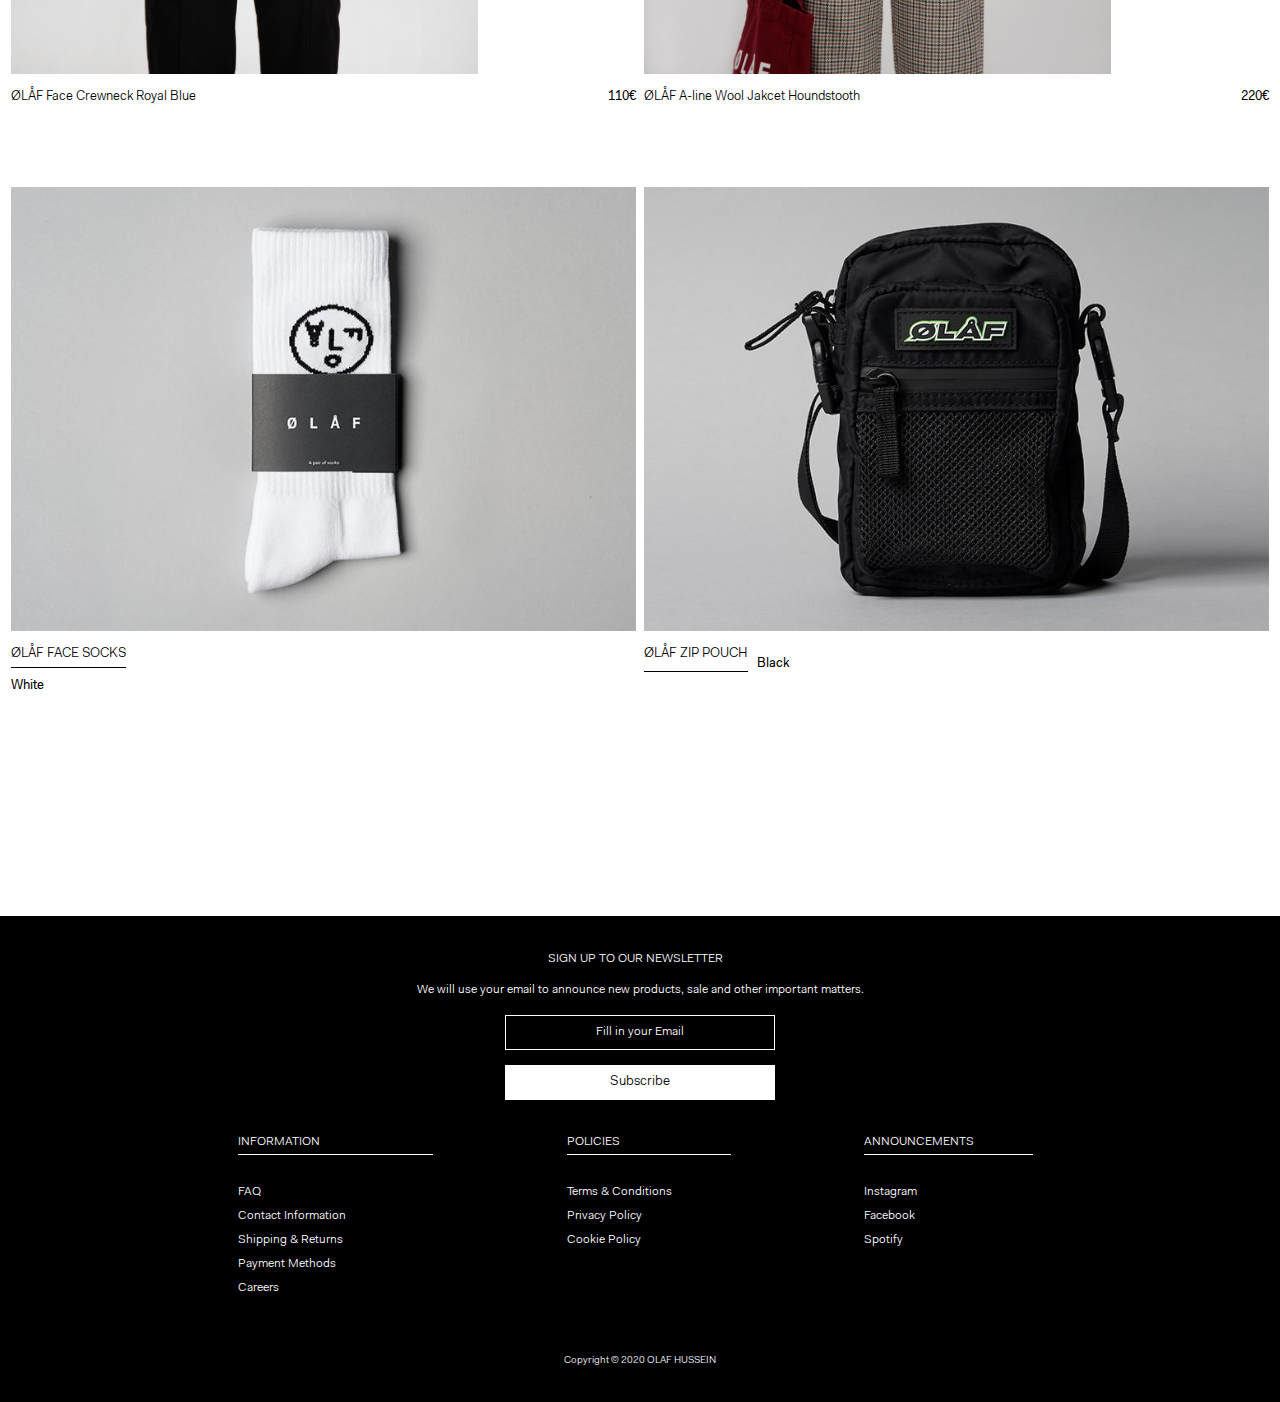
==== commit bc276d00: "Add files via upload" ====
--- a/index.html
+++ b/index.html
@@ -17,33 +17,33 @@
 			<p>Shipping: NL Free / EU Free* / Worldwide above &euro;200</p>
 			<button><img src="images/contents/icon_close.png" alt="hide shipping information"></button>
 		</section>
-
 		<nav>
 			<a href="index.html"><img src="images/contents/Logo.png" alt="navigate to homepage"></a>
 			<ul>
 				<li>
-					<a href="error.html">Men</a>
+					<li>
+						<a href="error.html">Men</a>
+					</li>
+					<li>
+						<a href="error.html">Women</a>
+					</li>
+					<li>
+						<a href="error.html">Citizens</a>
+					</li>
+					<li>
+						<a href="error.html">Projects</a>
+					</li>
 				</li>
+				
 				<li>
-					<a href="error.html">Women</a>
+					<li><a href="error.html">Info</a></li>
+					<li><a href="error.html">Account</a></li>
 				</li>
-				<li>
-					<a href="error.html">Citizens</a>
-				</li>
-				<li>
-					<a href="error.html">Projects</a>
-				</li>
-
-				<li><a href="error.html">Info</a></li>
-				<li><a href="error.html">Account</a></li>
-
 			</ul>
-
 			<button><a href="error.html"><img src="images/contents/icon_cart.png" alt="Shopping Cart"></a></button>
 			<button><img src="images/contents/icon_menu.png" alt="Menu"></button> <!-- link moet zijn -->
 		</nav>
 	</header>
-
 
 	<main>
 		<nav>
@@ -56,10 +56,7 @@
 				<img src="images/contents/Banner_Women.jpg" alt="Women's clothing collection">
 			</a>
 		</nav>
-
-		
 		<section class="spotlightProducts">
-
 			<a href="citizens.html">
 				<img src="images/contents/olaf_citizens1.jpg" alt="OLAF Citizens: Studio Hagel">	
 				<p>22 Sep</p>
@@ -70,7 +67,6 @@
 				<p>12 Aug</p>
 				<h3>ØLÅF CITIZENS: Geray Mena</h3>
 			</a>
-
 			<a href="error.html">
 				<h2>ØLÅF Chainstitch Hoodie White</h2>
 				<img src="images/contents/item1.1.jpg" alt="Chainstitch Hoodie">
@@ -112,29 +108,20 @@
 				<img src="images/contents/item_bottom.2.jpg" alt="White Socks">
 				<p>Black</p>
 			</a>
-
-		</section> 
-		
-		
+		</section> 				
 	</main>
-
 
 	<footer>
 		<section>
 			<h4>Sign up to our newsletter</h4>
-			<p>We will use your email to announce new products, sale and other important matters.</p>
-			
+			<p>We will use your email to announce new products, sale and other important matters.</p>			
 			<input type="emailadress" name="email" placeholder="Fill in your Email" required>
 			<button type="submit">Subscribe</button>
-
 		</section>
-
-
-		<section>
-			
+		<section>			
 			<section>
 				<h2>Information</h2>
-				<p>-</p>
+				<p>+</p>
 				<ul>
 					<li><a href="error.html">FAQ</a></li>
 					<li><a href="error.html">Contact Information</a></li>
@@ -142,21 +129,19 @@
 					<li><a href="error.html">Payment Methods</a></li>
 					<li><a href="error.html">Careers</a></li>
 				</ul>
-			</section>
-			
+			</section>			
 			<section>
 				<h2>Policies</h2>
-				<p>-</p>
+				<p>+</p>
 				<ul>
 					<li><a href="error.html">Terms &amp; Conditions</a></li>
 					<li><a href="error.html">Privacy Policy</a></li>
 					<li><a href="error.html">Cookie Policy</a></li>
 				</ul>
 			</section>
-
 			<section>
 				<h2>Announcements</h2>
-				<p>-</p>
+				<p>+</p>
 				<ul>
 					<li><a href="error.html">Instagram</a></li>
 					<li><a href="error.html">Facebook</a></li>
@@ -164,7 +149,6 @@
 				</ul>
 			</section>
 		</section>
-
 		<p>Copyright &copy; 2020 OLAF HUSSEIN</p>
 	</footer>
 
--- a/styles/style.css
+++ b/styles/style.css
@@ -2,11 +2,15 @@
 /********** IMPORT ***********/
 @font-face {
 	font-family: 'fakt';
-	src: url(typeface/FaktPro-Blond.ttf);
+	src: url(../typeface/FaktPro-Blond.ttf);
 }
 @font-face {
 	font-family: 'faktMedium';
-	src: url(typeface/FaktPro-Regluar.ttf);
+	src: url(../typeface/FaktPro-Normal.ttf);
+}
+@font-face {
+  font-family: 'faktBold';
+	src: url(../typeface/FaktPro-SemiBold.ttf);
 }
 
 /*********** PRE-SETS ***********/
@@ -20,7 +24,9 @@
 
 
 
-/****************************>>> HEADER <<<******************************/
+/**************************************************************************************************************************
+>>>>>>>>>> HEADER <<<<<<<<<<
+**************************************************************************************************************************/
 
 header {
   position: sticky;
@@ -35,16 +41,8 @@
   justify-content: center;
   background-color: black;
   padding: 8px;
-  /* display: relative; */
-}
-
-header section:first-of-type button img {
-  height: 12px;
-  width: auto;
-  /* display: absolute; */
-  /* right: 0px; */
-  /* display: none; */
-}
+}
+
 header section:first-of-type button {
   background: transparent;
   border: none;
@@ -54,14 +52,19 @@
   right: 10px;
 }
 
+header section:first-of-type button img {
+  height: 12px;
+  width: auto;
+}
+
 header > section:first-of-type.ontzichtbaar {
   display: none;
 }
 
-
 header nav {
   display: flex;
   justify-content: space-between;
+  align-items: flex-start;
   /* flex-direction: row-reverse; */
   background-color: white;
   align-items: center;
@@ -93,17 +96,17 @@
 }
 
 header nav ul a {
-  color: black;
   text-decoration: none;
   font-size: 14px;
   padding: 14px;
+  color: white;
+  opacity: 0%;
+  transition: .3s;
 }
 
 header nav a:first-of-type img {
   height: auto;
   max-width: 100px;
-  /* padding: 0 10px 0 10px; */
-  
 }
 
 header nav button {
@@ -112,7 +115,6 @@
   outline: none;
 }
 
-
 header nav button a img {
   width: 20px;
   height: 19px;
@@ -127,49 +129,6 @@
   order: -1;
 }
 
-nav ul li a {
-  color: white;
-  opacity: 0%;
-  transition: .3s;
-}
-
-
-
-/****** VOOR DE 2 VERSCHILLENDE UL's *******/
-
-/* nav ul:first-of-type {
-  order: 1;
-}
-nav ul:last-of-type {
-  order: 3;
-}
-nav a:first-of-type {
-  order: 2;
-}
-nav button:first-of-type {
-  order: 4;
-}
-nav button:last-of-type {
-  display: none;
-  order: -1;
-} */
-
-/* 
-@media screen and (max-width: 798px) {
-  body {
-    overflow-x: hidden;
-  }
-
-
-
-  nav ul li a {
-    color: white;
-    opacity: 0%;
-    transition: 3s; /***>>>>>> WERKT NOG NIET <<<<*/
-
-
-
-
 nav ul.zichtbaar {
   transform: translateX(0);
 }
@@ -177,56 +136,13 @@
   opacity: 100%;
 }
 
-
-
-
-
-
-
-
-
-@media screen and (min-width: 798px) {
-
-  nav button:last-of-type {
-    display: none;
-  }
-
-
-
-} 
-
-
-
-
-
-
-
-
-
-
-
-
-
-
-
-
-
-
 /****************************>>> HEADER END <<<******************************/
 
-/* main section:first-of-type {
-  background-image: url("//images/contents/Banner_Men.jpg");
-  width: 50%;
-} */
-
-/* background-image: url("//images/contents/Banner_Women.jpg"); */
-
-
-
-
-
-/****************************>>> MAIN <<<******************************/
-
+
+
+/**************************************************************************************************************************
+>>>>>>>>>> MAIN <<<<<<<<<<
+**************************************************************************************************************************/
 
 main {
   overflow-x: hidden;
@@ -246,7 +162,6 @@
 main nav img{
   width: 100%;
 }
-
 
 main>nav>a>h2{
   position: absolute;
@@ -258,14 +173,16 @@
   display: flex;
   justify-content: center;
   align-items: center;
+  font-family: sans-serif;
 
   text-decoration: none;
   -webkit-text-stroke: 1.5px white;
   -webkit-text-fill-color: transparent;
   font-size: 4.5em;
-  font-weight: 700;
+  font-weight: 900;
   text-transform:uppercase;
 }
+
 main>nav>a:last-of-type>h2 {
   transform: scaleX(.75);
 }
@@ -276,96 +193,41 @@
 
 main nav a:focus h2{
   -webkit-text-stroke: 1.5px rgb(48, 75, 114);
-} /* WERKT NOG NIET ###>>> deze 2 in javascript maken omdat ik event listener op a nodig heb */
-
-
-
-@media screen and (min-width: 640px) {
-  
-  main>nav>a:last-of-type>h2 {
-    transform: scaleX(.8);
-  }
-  main>nav>a>h2{
-    font-size: 6.2em;
-  }
-
-
-}
-/* .citizens div{ 
-  max-width: 45vw;
-  margin: 20px 10px 0 10px;
-  flex-direction: row;
-  flex-wrap: wrap; */
-/*   
-  object-fit: cover;
-  width: 300px;
-  height: 330px; */
-
-
-
-
-
-/* 
-.citizens div p {
-  max-width: 150px;
-  background-color: cornflowerblue;
-}
-.citizens div p:first-of-type {
-  width: 65px;
-  background-color: coral;
-}
-.citizens div:first-of-type img {
-  width: max-content;
-  max-width: 40vw;
-  height: 200px;
-}
-.citizens div:last-of-type img {
-  width: max-content;
-  max-width: 40vw;
-  height: 240px;
-  
-} */
-
-
-
-
+}
 
 main>section:first-of-type {
   padding: .7em;
 }
 
 
-/***** GRID *****/
+/****>>> GRID <<<****/
 
 .spotlightProducts {
   display: grid;
   grid-template-columns: 1fr 1fr;
-  grid-template-rows: auto 1fr 1fr 1fr 60vw;
+  grid-template-rows: auto auto auto auto 60vw;
   grid-gap: .5em;
-  /***** MOET NOG DOEN: @MEDIA *****/
 }
 
 .spotlightProducts a {
   text-decoration: none;
   color: black;
   display: flex;
-  flex-direction: row;
-  flex-wrap: wrap;
+  flex-flow: row wrap;
   justify-content: space-between;
+  grid-template-columns: 1fr;
 }
 
 .spotlightProducts h2 {
   font-size: 1em;
   font-weight: 300;
-  justify-content: flex-start;
   max-width: calc(100% - 50px);
-  margin-bottom: 15px;
+  min-height: 40px;
   font-size: 13px;
 }
+
 .spotlightProducts p {
   max-width: 50px;
-  /* border: dotted 2px red; */
-  justify-content: flex-end;
   font-family: 'faktMedium', sans-serif;
   font-size: 13px;
 }
@@ -376,16 +238,10 @@
   max-height: 700px;
   order: -1;
   margin-bottom: 15px;
-}
-
-
-
-
-/* main>section:first-of-type>a:first-of-type{
-  display: flex;
-  flex-direction: column;
-  align-content: flex-start;
-} */
+  grid-column: 1/-1;
+  object-fit: contain;
+}
+
 main>section:first-of-type>a:first-of-type, main>section:first-of-type>a:nth-of-type(2) {
   padding: 1em 0 calc(1em + 2vw) 0;
   display: flex;
@@ -400,32 +256,29 @@
 }
 
 main>section:first-of-type>a:first-of-type>p, main>section:first-of-type>a:nth-of-type(2)>p{
-  /* border: dotted 2px red; */
   max-width: none;
   width: 70px;
   padding-bottom: .45em;
 }
+
 main>section:first-of-type>a:first-of-type>h3, main>section:first-of-type>a:nth-of-type(2)>h3{
-  /* border: dotted 2px red; */
   max-width: 100%;
   text-transform: uppercase;
   font-size: 14px;
   padding-right: 15px;
 }
 
-
 main>section>a:nth-last-of-type(2), main>section>a:last-of-type {
-    align-content: flex-start;
-    padding-top: 50px;
+  align-content: flex-start;
+  padding-top: 50px;
 }
 
 main>section>a h5 {
   text-transform: uppercase;
   padding-bottom: 5px;
   border-bottom: solid 1px black;
-  /* flex-wrap: nowrap;
-  flex-direction: column; */
-}
+}
+
 main>section>a:nth-last-of-type(2)>p, main>section>a:last-of-type>p{
   min-width: 40vw;
   padding-top: 10px;
@@ -438,32 +291,13 @@
 }
 
 
-
-
-
-
-
-
-
-
-
-
-
-
 /****************************>>> MAIN END <<<******************************/
 
 
 
-
-
-
-
-
-
-
-
-
-/****************************>>> FOOTER <<<******************************/
+/**************************************************************************************************************************
+>>>>>>>>>> FOOTER <<<<<<<<<<
+**************************************************************************************************************************/
 
 footer {
   background-color: black;
@@ -526,12 +360,6 @@
 }
 
 
-
-
-
-
-
-
 /****>>> Fold out menu <<<****/
 
 footer>section>section {
@@ -550,6 +378,7 @@
   font-size: 12px;
   text-transform: uppercase;
 }
+
 footer>section>section h2:hover {
   color: rgb(212, 212, 212);
 }
@@ -557,20 +386,19 @@
 footer>section>section>ul>li>a:hover {
   color: rgb(212, 212, 212);
 }
+
 footer>section>section>ul>li {
   padding-top: 10px;
 }
+
 footer>section>section>ul {
   list-style: none;
   display: none;
 }
+
 footer>section>section>ul.laatZien {
   display: unset;
 }
-/* .laatZien {
-  display: visible;
-} */
-
 
 footer>section>section>ul>li:last-of-type {
   padding-bottom: 30px;
@@ -584,8 +412,6 @@
 footer section>section>p {
   align-self: center;
   font-size: 16px;
-
-  /* transform-origin: rotate(12deg); */
   color: white;
 }
 
@@ -594,71 +420,154 @@
   flex-flow: row wrap;
   justify-content: space-between;
 }
+
 footer>section:last-of-type>section:nth-of-type(2) {
   display: flex;
   flex-flow: row wrap;
   justify-content: space-between;
 }
+
 footer>section:last-of-type>section:last-of-type {
   display: flex;
   flex-flow: row wrap;
   justify-content: space-between;
 }
 
-
-
-
-
-
 footer>p {
   align-self: center;
-  /* border: dotted 2px rgb(73, 16, 75); */
   font-size: 10px;
   padding: 20px 0 27px 0;
 }
 
 
-
-
-
+/****************************>>> FOOTER END <<<******************************/
+
+
+
+/**************************************************************************************************************************
+>>>>>>>>>> @MEDIA <<<<<<<<<<
+**************************************************************************************************************************/
+
+@media screen and (min-width: 640px) {
+  
+  /****** MAIN ******/
+
+  main>nav>a:last-of-type>h2 {
+    transform: scaleX(.8);
+  }
+  main>nav>a>h2{
+    font-size: 6.2em;
+  }
+}
+
+@media screen and (min-width: 798px) {
+
+  /****** HEADER ******/
+
+  header nav {
+    display: flex;
+    justify-content: space-between;
+  }
+
+  header nav button:last-of-type {
+    display: none;
+  }
+
+  header nav ul {
+    position: static;
+    left: auto;
+    top: auto;
+    height: auto;
+    background-color: transparent;
+    flex-direction: row;
+    align-items: center;
+    width: auto;
+    transform: none;
+    padding: 0;
+  }
+  header nav ul li {
+    margin-bottom: 0;
+  }
+
+  header nav ul a {
+    display: block;
+    color: black;
+    opacity: 100%;
+  }
+  
+
+  /****** MAIN ******/
+
+  main>nav>a:last-of-type>h2 {
+    transform: scaleX(1);
+  }
+
+
+  /****** FOOTER ******/
+
+  footer>section>section>ul {
+    display: unset;
+  }
+  footer>section:last-of-type>section {
+    padding: 0 20px 10px 20px;
+  }
+  footer>section:last-of-type {
+    max-width: 80%;
+    display: flex;
+    align-items: flex-start;
+    justify-content: space-evenly;
+  }
+
+  footer>section>section {
+    border-top: none;
+  } 
+  footer>section>section>p {
+    display: none;
+  }
+  footer>section>section>h2 {
+    padding: 0 15px 5px 0;
+    margin-bottom: 20px;
+    border-bottom: solid 1px white;
+  }
+  footer>section:last-of-type {
+    border-bottom: none;
+  }
+
+} 
+
+
+/****************************>>> @MEDIA END <<<******************************/
+
+
+
+/**************************************************************************************************************************
+>>>>>>>>>> EXTRA'S <<<<<<<<<<
+**************************************************************************************************************************/
 
 
 
 /****>>> ERROR PAGE <<<****/
 
 .error {
+  display: block;
   justify-content: center;
   text-align: center;
-  margin-bottom: 200px;
+  margin: 70px 50px 20px 50px;
+  text-decoration: none;
+  color: #333;
 }
 
 .error main {
-  height: calc(100vh - 470px);
+  max-height: calc(100vh - 470px);
   padding: 20vw;
-}
-.error div {
-  float: right;
-  width: 300px;
-  border: 3px solid #73AD21;
-  padding: 10px;
-}
-
-
-
-
-
-
-
-
-
-
-
-
-
-
-
-
-
-
-
-
+  overflow-y: hidden;
+}
+
+a.error {
+  display: inline-block;
+  width: 270px;
+  height: 35px;
+  margin: 50px calc(50% - 135px) 70px calc(50% - 135px);
+  border: solid 1px black;
+  padding: 8px;
+}
